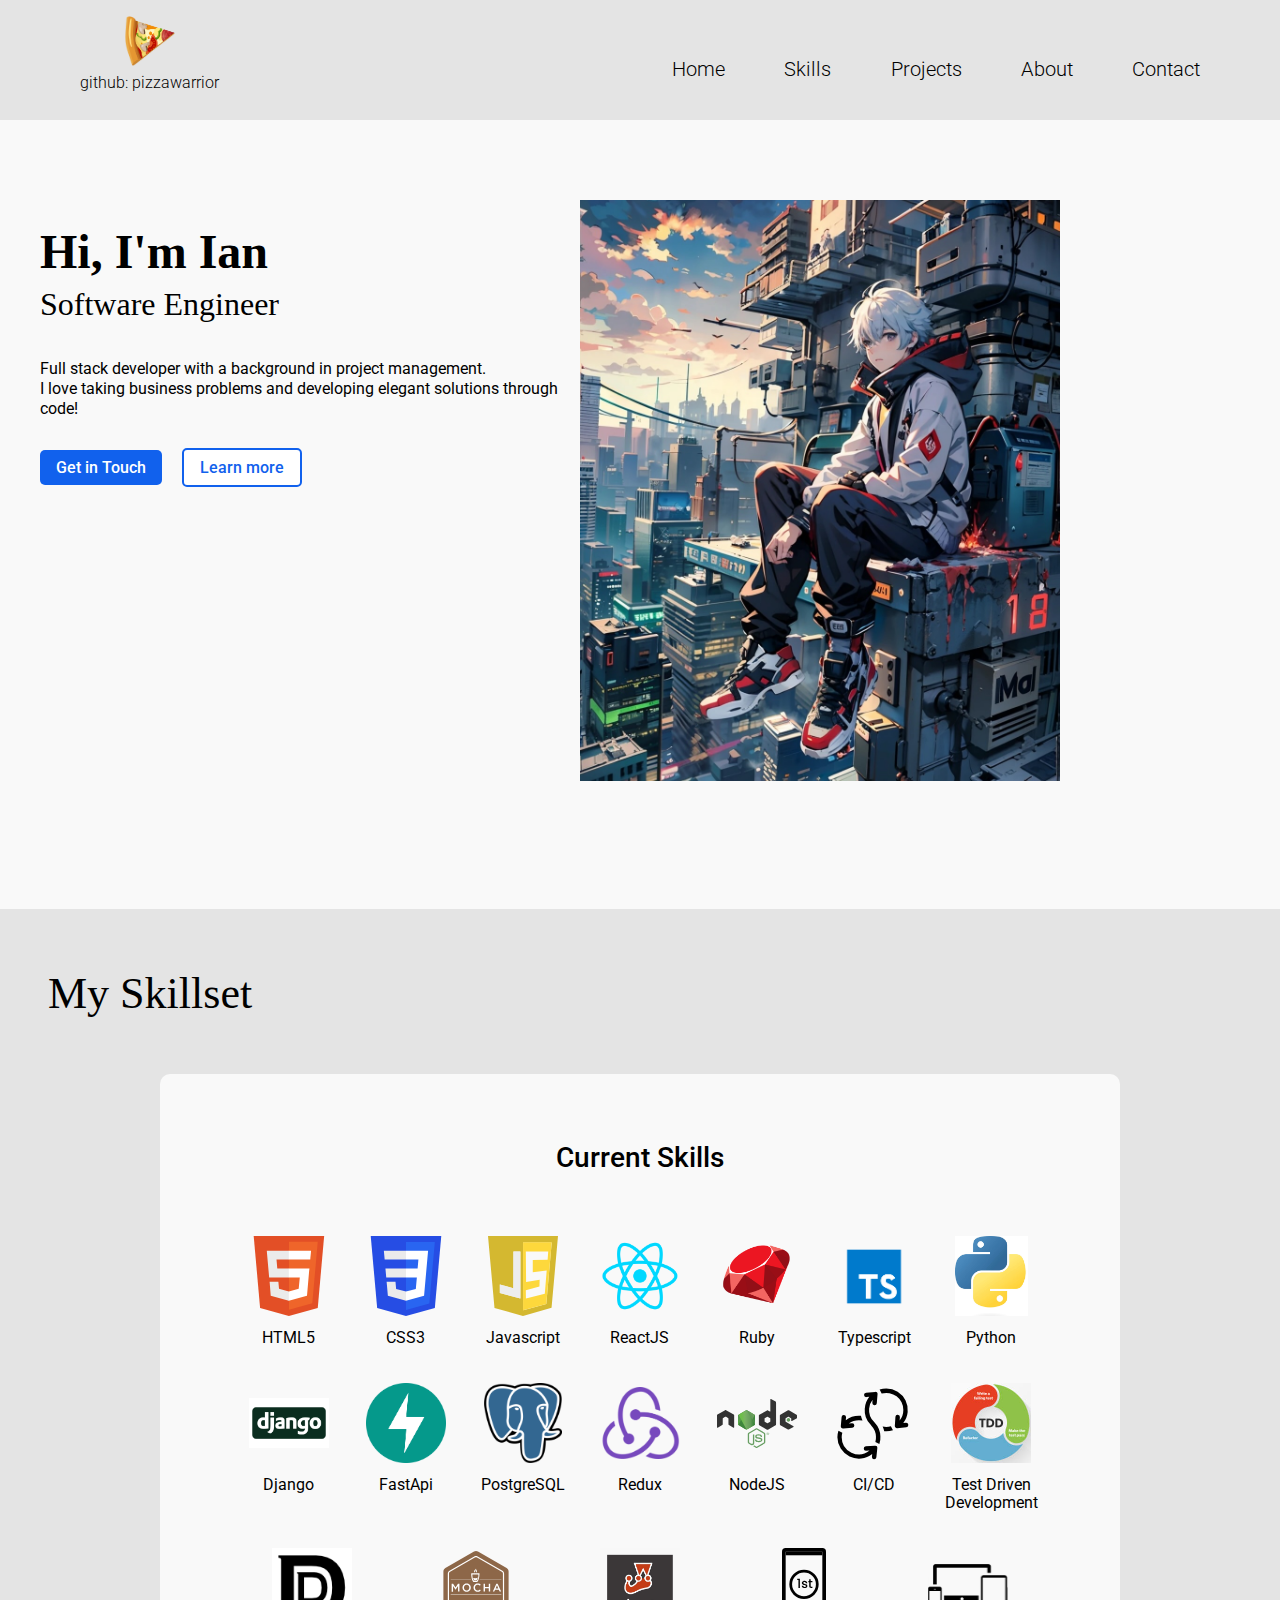
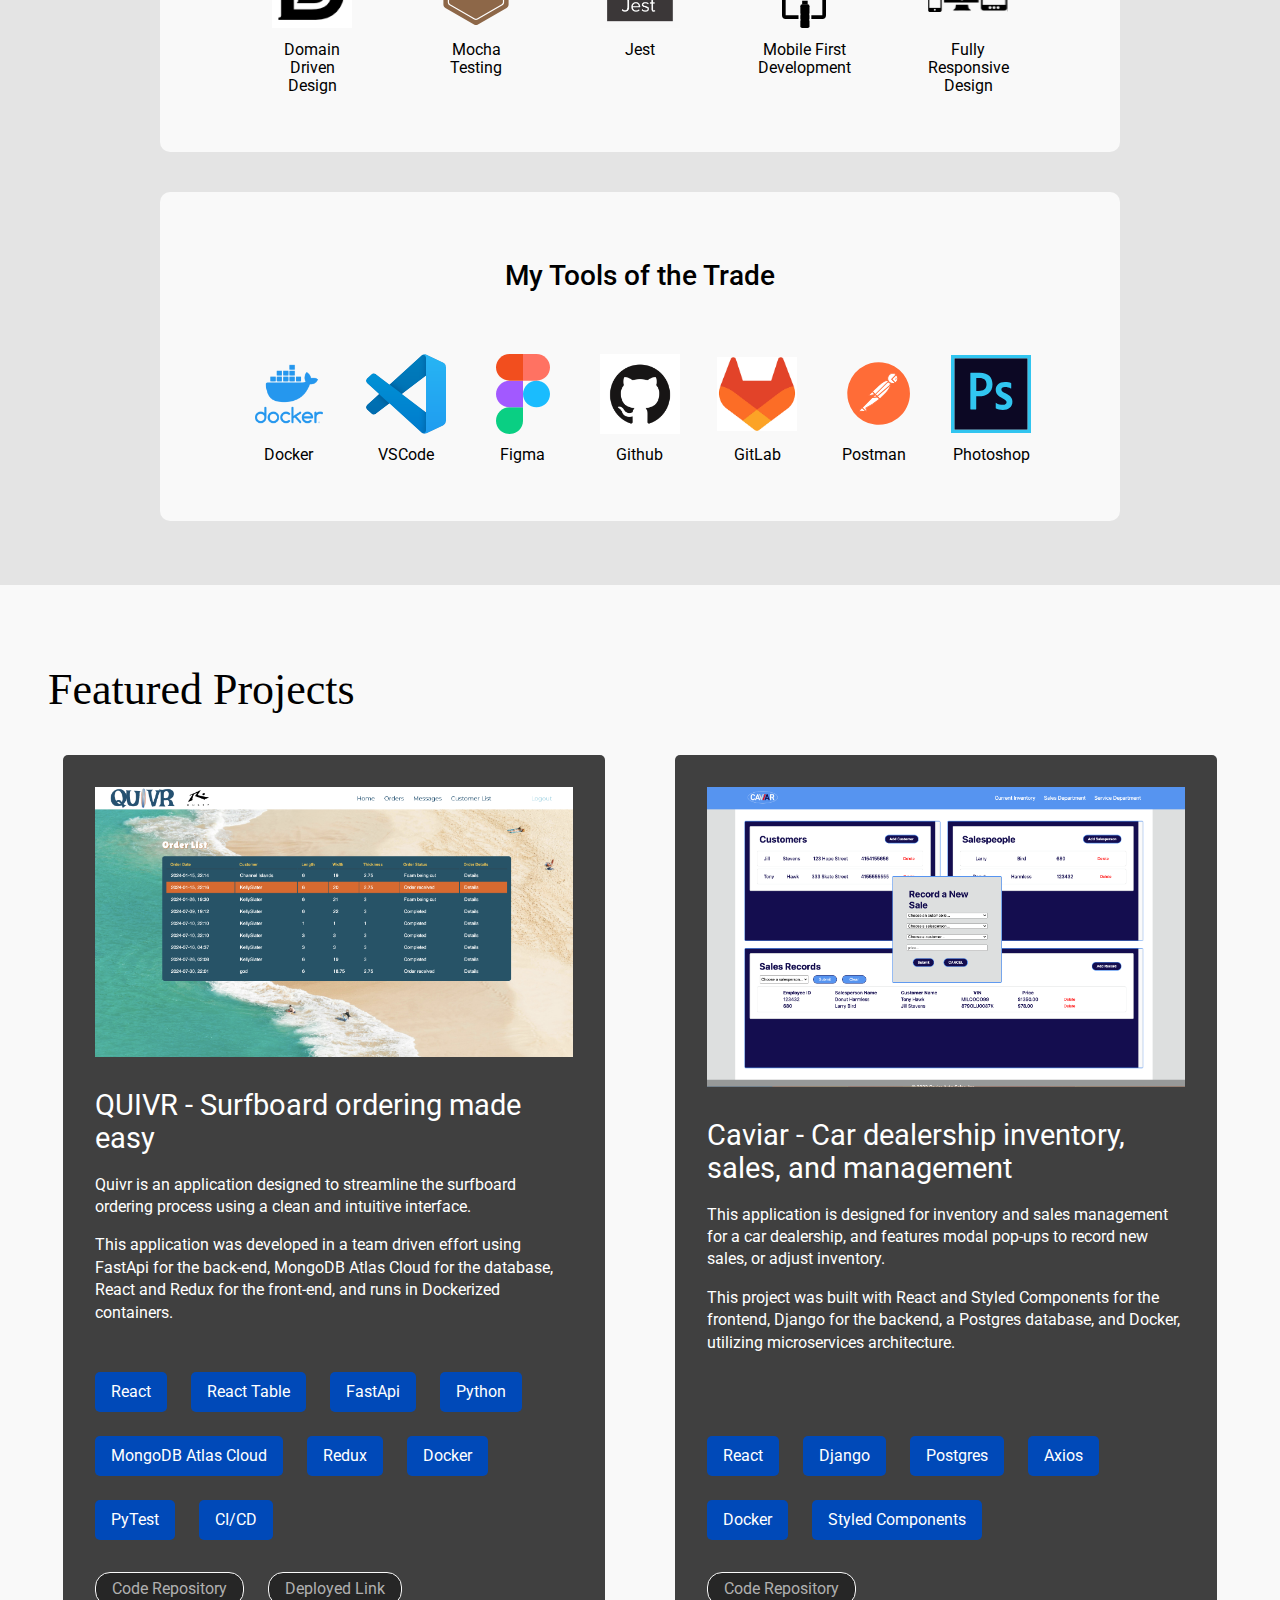
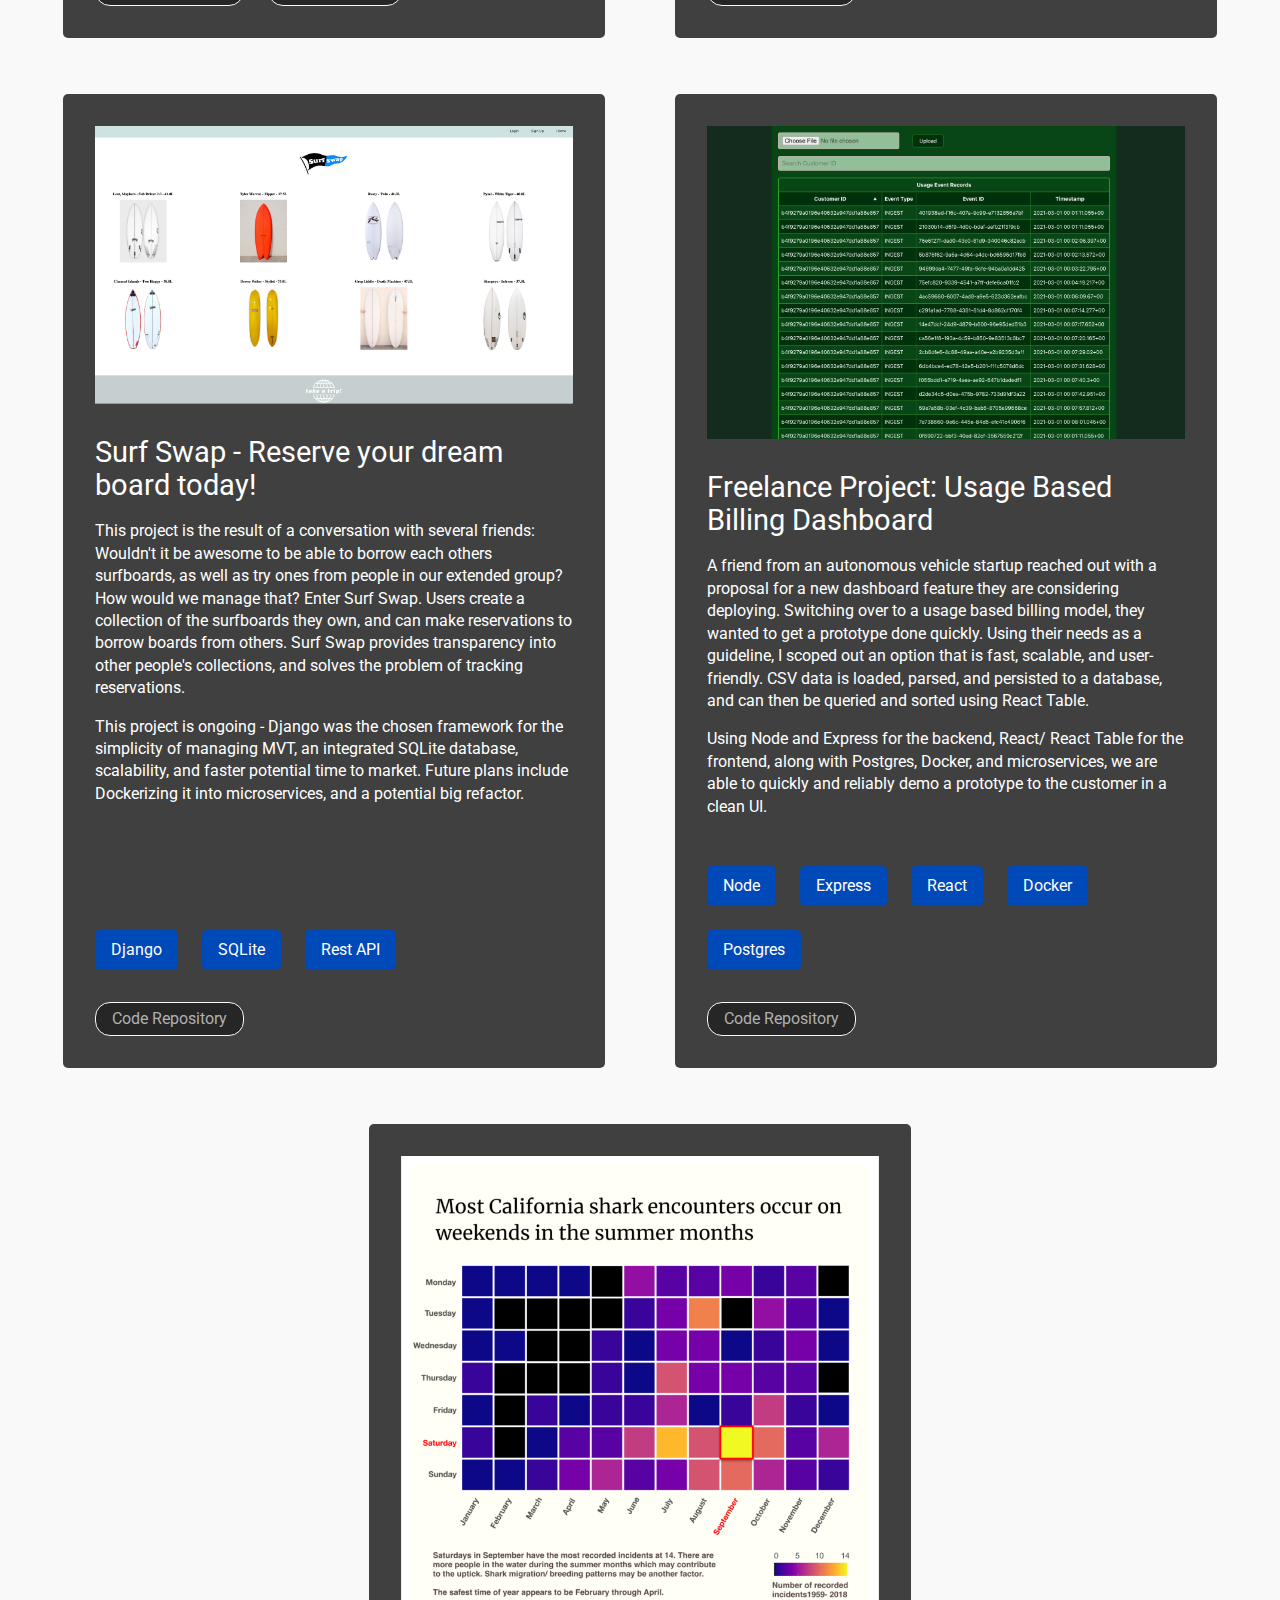
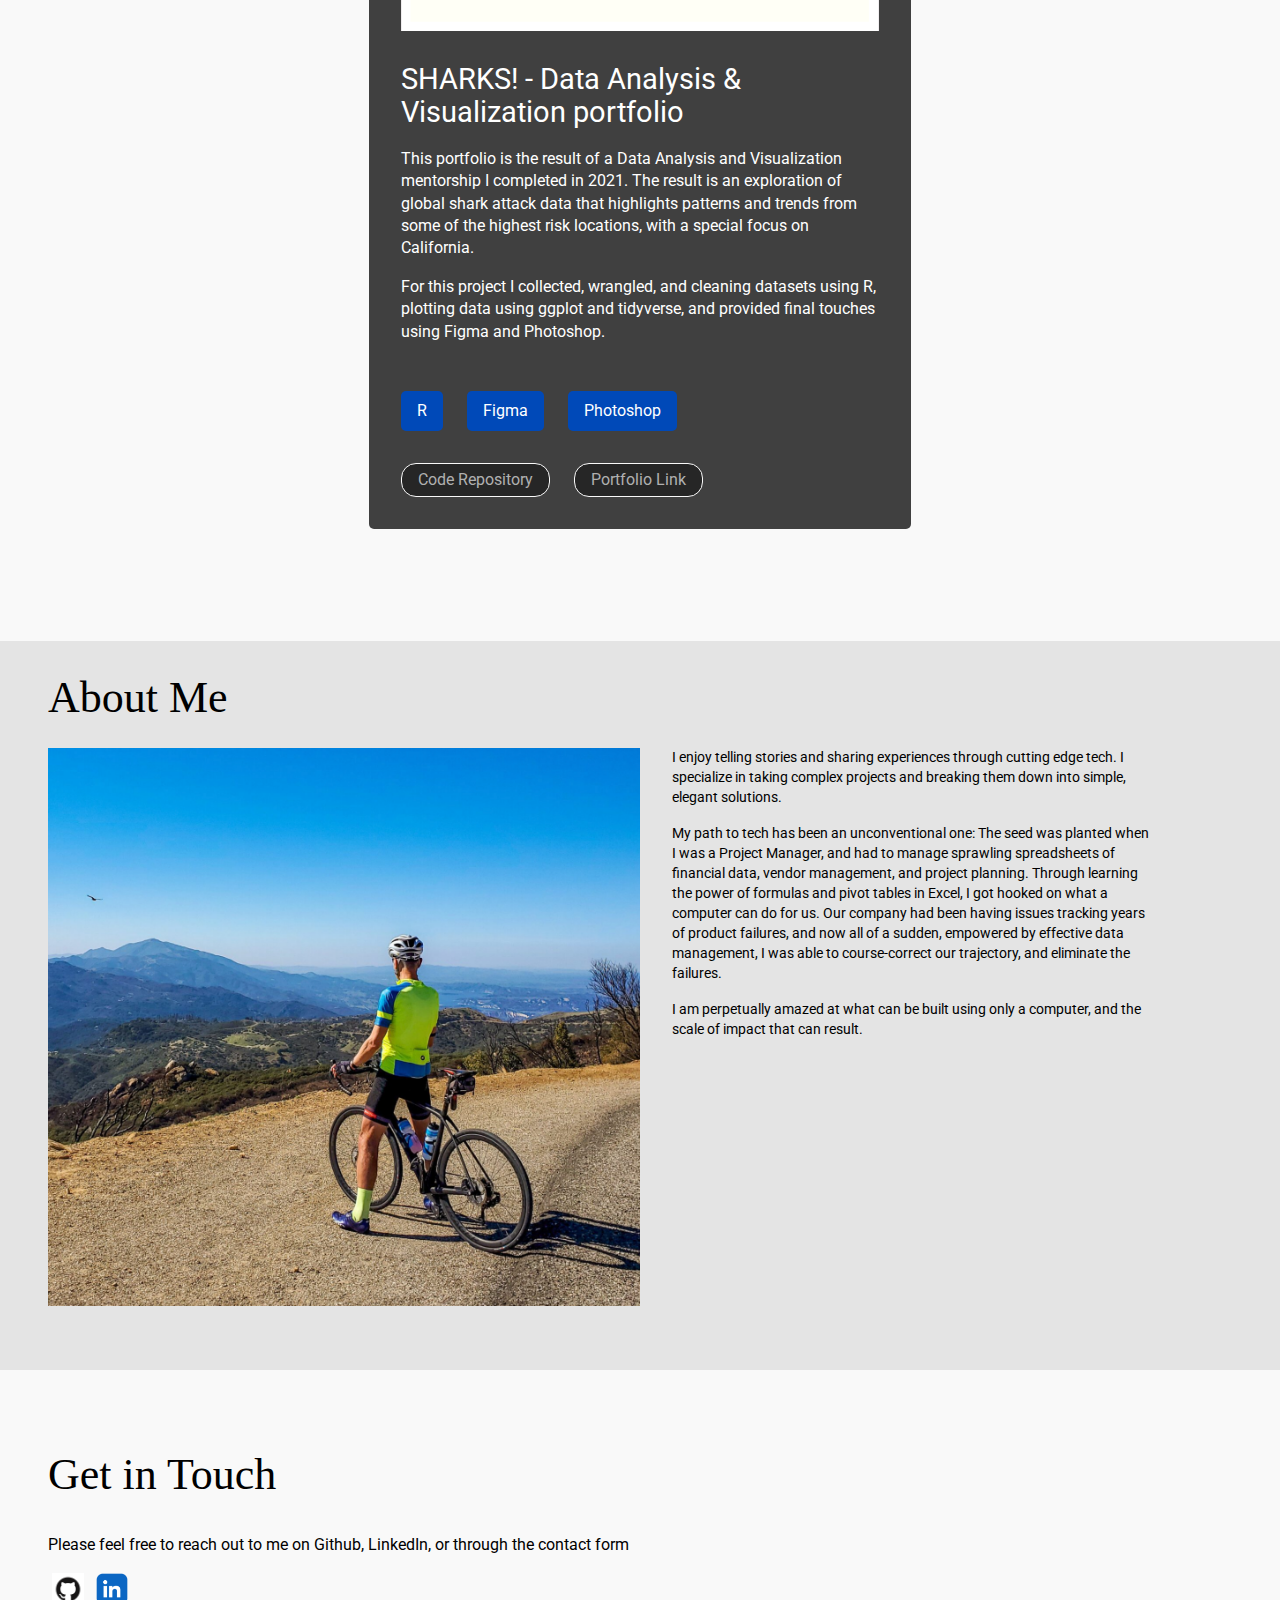
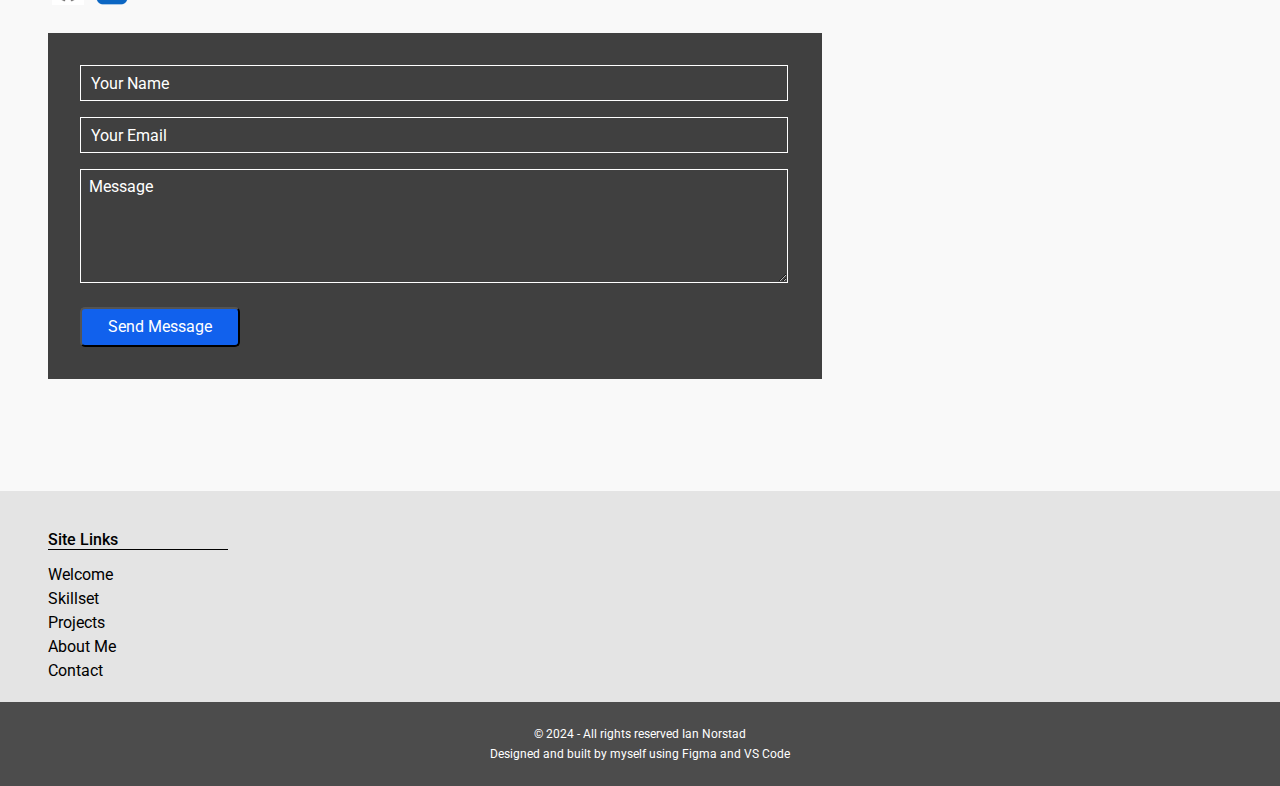
==== index.html @ 6d48c650 "updated language" ====
<!DOCTYPE html>
<html lang="en">
	<head>
		<!-- Google Tag Manager -->
		<script>
			(function(w,d,s,l,i){w[l]=w[l]||[];w[l].push({'gtm.start':
			new Date().getTime(),event:'gtm.js'});var f=d.getElementsByTagName(s)[0],
			j=d.createElement(s),dl=l!='dataLayer'?'&l='+l:'';j.async=true;j.src=
			'https://www.googletagmanager.com/gtm.js?id='+i+dl;f.parentNode.insertBefore(j,f);
			})(window,document,'script','dataLayer','GTM-MJR2T5NN');
		</script>
		<!-- End Google Tag Manager -->
		<meta charset="UTF-8" />
		<meta name="viewport" content="width=device-width, initial-scale=1.0" />
		<meta
			name="description"
			content="The home page of the portfolio website for Full Stack Developer, Ian Norstad.
      		It includes a list of skills, projects, details about myself and some links and a contact form to get in touch"
		/>
		<link rel="stylesheet" href="./styles/normalize.css" />
		<link rel="apple-touch-icon" sizes="180x180" href="/images/favicon/android-chrome-192x192.png">
		<link rel="icon" type="image/png" sizes="32x32" href="/images/favicon/favicon-32x32.png">
		<link rel="icon" type="image/png" sizes="16x16" href="/images/favicon/favicon-16x16.png">
		<link rel="manifest" href="/images/favicon/site.webmanifest">
		<link rel="stylesheet" href="./styles/index.css" />
		<link rel="preconnect" href="https://fonts.googleapis.com" />
		<link rel="preconnect" href="https://fonts.gstatic.com" crossorigin />
		<linkhref="https://fonts.googleapis.com/css2?family=Lora:wght@400;500;600;700&display=swap" rel="stylesheet">
		<link href="https://fonts.googleapis.com/css2?family=Roboto:ital,wght@0,100;0,300;0,400;0,500;0,700;0,900;1,100;1,300;1,400;1,500;1,700;1,900&display=swap" rel="stylesheet">

		<title>Ian Norstad's Portfolio</title>
	</head>

	<body>
		<!-- Google Tag Manager (noscript) -->
			<noscript><iframe src="https://www.googletagmanager.com/ns.html?id=GTM-MJR2T5NN"
			height="0" width="0" style="display:none;visibility:hidden"></iframe></noscript>
		<!-- End Google Tag Manager (noscript) -->
		<header id="welcome">
			<div class="brand">
				<a href="https://github.com/pizzawarrior"
				target="_blank"
				rel="noopener"
				>
					<img class="logo" src="./images/pizza.png" alt="Ian Builds Logo"/>
				</a>
				<h1>github: pizzawarrior</h1>
			</div>

			<input class="res-menu-input" type="checkbox" id="res-menu" />
			<label class="res-menu-label" for="res-menu">
				<img
					class="hamburger-icon"
					src="./images/icons/icon-hamburger.svg"
					alt="Hamburger mobile icon"
				/>

				<img
					class="close-icon"
					src="./images/icons/icon-close.svg"
					alt="Close mobile icon"
				/>
			</label>

			<nav>
				<img class="logo" src="./images/pizza.png" alt="Ian Builds Logo"/>

				<li><a href="#landing">Home</a></li>
				<li><a href="#skillset">Skills</a></li>
				<li><a href="#projects">Projects</a></li>
				<li><a href="#about">About</a></li>
				<li><a href="#contact">Contact</a></li>
			</nav>
		</header>

		<section class="landing">
			<div class="landing-intro">
				<h1>Hi, I'm Ian</h1>
				<h2>Software Engineer</h2>
					<p>Full stack developer with a background in project management.
						</br>
						I love taking business problems and developing elegant solutions through code!
					</p>

				<div class="landing-cta">
					<a class="button-cta" href="#contact">Get in Touch</a>
					<a class="button-cta button-secondary-cta" href="#skillset"
						>Learn more
					</a>
				</div>
			</div>

			<img
				class="landing-hero-image"
				src="./images/animeBuilding.jpg"
				alt="Scenic anime image"
			/>
		</section>

		<!-- MY SKILLSET SECTION -->
		<section class="skillset" id="skillset">
			<h2>My Skillset</h2>

			<div class="skillset-directory">
				<div class="skillset-subgroup">
					<h3>Current Skills</h3>
					<div class="skillset-card">
						<img src="./images/icons/HTML5_Badge.svg" alt="Html 5 Logo" />
						<p>HTML5</p>
					</div>

					<div class="skillset-card">
						<img src="./images/icons/CSS3_logo.svg" alt="CSS 3 Logo" />
						<p>CSS3</p>
					</div>

					<div class="skillset-card">
						<img src="./images/icons/javascript.svg" alt="Javascript Logo" />
						<p>Javascript</p>
					</div>

					<div class="skillset-card">
						<img src="./images/icons/React.png" alt="react Logo" />
						<p>ReactJS</p>
					</div>

					<div class="skillset-card">
						<img src="./images/icons/ruby.png" alt="Ruby Logo" />
						<p>Ruby</p>
					</div>

					<div class="skillset-card">
						<img src="./images/icons/Typescript.png" alt="Typescript Logo" />
						<p>Typescript</p>
					</div>

					<div class="skillset-card">
						<img src="./images/icons/Python-logo.jpg" alt="Python Logo" />
						<p>Python</p>
					</div>

					<div class="skillset-card">
						<img src="./images/icons/django-logo.jpg" alt="Django Logo" />
						<p>Django</p>
					</div>

					<div class="skillset-card">
						<img src="./images/icons/fastapi.png" alt="FastApi Logo" />
						<p>FastApi</p>
					</div>

					<div class="skillset-card">
						<img src="./images/icons/Postgresql.png" alt="PostgreSQL Logo" />
						<p>PostgreSQL</p>
					</div>

					<div class="skillset-card">
						<img src="./images/icons/Redux.png" alt="Redux Logo" />
						<p>Redux</p>
					</div>

					<div class="skillset-card">
						<img src="./images/icons/Node.js_logo.svg" alt="Node JS Logo" />
						<p>NodeJS</p>
					</div>

					<div class="skillset-card">
						<img
							src="./images/icons/ci-cd-svgrepo-com.svg"
							alt="CI-CD Logo"
						/>
						<p>CI/CD</p>
					</div>

					<div class="skillset-card">
						<img
							src="./images/icons/tdd.jpg"
							alt="Test Driven Development Logo"
						/>
						<p>Test Driven Development</p>
					</div>

					<div class="skillset-card">
						<img
							src="./images/icons/Domain-driven-design.png"
							alt="Domain Driven Design Logo"
						/>
						<p>Domain Driven Design</p>
					</div>

					<div class="skillset-card">
						<img
							src="./images/icons/mocha-logo.svg"
							alt="Mocha logo"
						/>
						<p>Mocha Testing</p>
					</div>

					<div class="skillset-card">
						<img src="./images/icons/Jest.jpg" alt="Jest Logo" />
						<p>Jest</p>
					</div>

					<div class="skillset-card">
						<img src="./images/icons/Mobile First.svg" alt="Mobile First Logo" />
						<p>Mobile First Development</p>
					</div>

					<div class="skillset-card">
						<img src="./images/icons/Responsive Design.svg" alt="Responsive Logo" />
						<p>Fully Responsive Design</p>
					</div>
				</div>

				<div class="skillset-subgroup">
					<h3>My Tools of the Trade</h3>

					<div class="skillset-card">
						<img src="./images/icons/Docker.png" alt="Docker Logo" />
						<p>Docker</p>
					</div>

					<div class="skillset-card">
						<img src="./images/icons/vscode.svg" alt="VSCode Logo" />
						<p>VSCode</p>
					</div>

					<div class="skillset-card">
						<img src="./images/icons/Figma-logo.svg" alt="Figma Logo" />
						<p>Figma</p>
					</div>

					<div class="skillset-card">
						<img src="./images/icons/GitHub.png" alt="Github Logo" />
						<p>Github</p>
					</div>

					<div class="skillset-card">
						<img src="./images/icons/Gitlab.png" alt="GitLab Logo" />
						<p>GitLab</p>
					</div>

					<div class="skillset-card">
						<img src="./images/icons/postman.svg" alt="Postman Logo" />
						<p>Postman</p>
					</div>

					<div class="skillset-card">
						<img src="./images/icons/Photoshop.svg" alt="Photoshop Logo" />
						<p>Photoshop</p>
					</div>
				</div>

		</section>

		<!-- PROJECTS SECTION -->
		<section class="projects" id="projects">
			<h2>Featured Projects</h2>

			<div class="project-directory">

				<!-- QUIVR Project -->
				<div class="project">
					<img
						class="project-snapshot"
						src="images/projects/QUIVR.png"
						alt="Screenshot of QUIVR"
					/>

					<div class="project-info">
						<div>
							<h3>QUIVR - Surfboard ordering made easy</h3>

							<p>
								Quivr is an application designed to streamline the surfboard ordering process using a clean and intuitive interface.
							</p>

							<p>
								This application was developed in a team driven effort using FastApi for the back-end, MongoDB Atlas Cloud for the database, React and Redux for the front-end, and runs in Dockerized containers.
							</p>
						</div>

						<div>
							<ul class="project-tech">
								<li>React</li>
								<li>React Table</li>
								<li>FastApi</li>
								<li>Python</li>
								<li>MongoDB Atlas Cloud</li>
								<li>Redux</li>
								<li>Docker</li>
								<li>PyTest</li>
								<li>CI/CD</li>
							</ul>

							<div class="project-links">
								<a class="button-repo"
									href="https://github.com/pizzawarrior/QUIVR-custom-surfboards"
									>
									Code Repository
								</a>
								<a class="button-repo" href="https://spidergrrljess.gitlab.io/module3-project-gamma/"
								>
									Deployed Link
								</a>
							</div>
						</div>
					</div>
				</div>

				<!-- CAVIAR -->
				<div class="project">
					<img
						class="project-snapshot"
						src="images/projects/Caviar.png"
						alt="Screenshot of Caviar"
					/>

					<div class="project-info">
						<div>
							<h3>Caviar - Car dealership inventory, sales, and management</h3>

							<p>
								This application is designed for inventory and sales management for a car dealership, and features modal pop-ups to record new sales, or adjust inventory.
							</p>
							<p>
								This project was built with React and Styled Components for the frontend, Django for the backend, a Postgres database, and Docker, utilizing microservices architecture.
							</p>
						</div>

						<div>
							<ul class="project-tech">
								<li>React</li>
								<li>Django</li>
								<li>Postgres</li>
								<li>Axios</li>
								<li>Docker</li>
								<li>Styled Components</li>
							</ul>

							<div class="project-links">
								<a class="button-repo"
								href="https://github.com/pizzawarrior/CAVIAR-Auto-Sales"
								>
								Code Repository
							</a>
							</div>
						</div>
					</div>
				</div>

				<!-- Surf Swap-->
				<div class="project">
					<img
						class="project-snapshot"
						src="images/projects/SurfSwap.png"
						alt="Screenshot of Surf Swap"
					/>

					<div class="project-info">
						<div>
							<h3>Surf Swap - Reserve your dream board today!</h3>

							<p>
								This project is the result of a conversation with several friends: Wouldn't it be awesome to be able to borrow each others surfboards, as well as try ones from people in our extended group? How would we manage that? Enter Surf Swap. Users create a collection of the surfboards they own, and can make reservations to borrow boards from others. Surf Swap provides transparency into other people's collections, and solves the problem of tracking reservations.
							</p>
							<p>
								This project is ongoing - Django was the chosen framework for the simplicity of managing MVT, an integrated SQLite database, scalability, and faster potential time to market. Future plans include Dockerizing it into microservices, and a potential big refactor.
							</p>
						</div>

						<div>
							<ul class="project-tech">
								<li>Django</li>
								<li>SQLite</li>
								<li>Rest API</li>
							</ul>

							<div class="project-links">
								<a class="button-repo"
								href="https://github.com/pizzawarrior/Surf-Swap"
								>
								Code Repository
							</a>
							</div>
						</div>
					</div>
				</div>

				<!-- Usage Based Billing -->
				<div class="project">
					<img
						class="project-snapshot"
						src="images/projects/UsageBillingCsvReader.png"
						alt="Screenshot of Usage Based Billing"
					/>

					<div class="project-info">
						<div>
							<h3>Freelance Project: Usage Based Billing Dashboard</h3>

							<p>
								A friend from an autonomous vehicle startup reached out with a proposal for a new dashboard feature they are considering deploying. Switching over to a usage based billing model, they wanted to get a prototype done quickly. Using their needs as a guideline, I scoped out an option that is fast, scalable, and user-friendly. CSV data is loaded, parsed, and persisted to a database, and can then be queried and sorted using React Table.
							</p>
							<p>
								Using Node and Express for the backend, React/ React Table for the frontend, along with Postgres, Docker, and microservices, we are able to quickly and reliably demo a prototype to the customer in a clean UI.
							</p>
						</div>

						<div>
							<ul class="project-tech">
								<li>Node</li>
								<li>Express</li>
								<li>React</li>
								<li>Docker</li>
								<li>Postgres</li>
							</ul>

							<div class="project-links">
								<a class="button-repo"
								href="https://github.com/pizzawarrior/Node-CSV-Reader"
								>
								Code Repository
							</a>
							</div>
						</div>
					</div>
				</div>

				<!-- SHARKS-->
				<div class="project">
					<img
						class="project-snapshot"
						src="images/projects/SHARKS.png"
						alt="Screenshot of SHARKS data visualization"
					/>

					<div class="project-info">
						<div>
							<h3>SHARKS! - Data Analysis & Visualization portfolio </h3>

							<p>
								This portfolio is the result of a Data Analysis and Visualization mentorship I completed in 2021. The result is an exploration of global shark attack data that highlights patterns and trends from some of the highest risk locations, with a special focus on California.</a>
							</p>
							<p>
								For this project I collected, wrangled, and cleaning datasets using R, plotting data using ggplot and tidyverse, and provided final touches using Figma and Photoshop.
							</p>
						</div>

						<div>
							<ul class="project-tech">
								<li>R</li>
								<li>Figma</li>
								<li>Photoshop</li>
							</ul>

							<div class="project-links">
								<a class="button-repo"
									href="https://github.com/pizzawarrior/SHARKS"
									>
									Code Repository
								</a>

								<a class="button-repo"
								href="https://www.iannorstad.com/sharks"
								>
								Portfolio Link
							</a>
							</div>
						</div>
					</div>
				</div>
			</div>
		</section>

		<!-- ABOUT SECTION -->
		<section class="about" id="about">
			<h2>About Me</h2>
			<div class="about-content">
				<img
					class="about-img"
					src="images/overlook.png"
					alt="Image of me in Tuscany"
				/>
				<div class="about-info">
					<p>
						I enjoy telling stories and sharing experiences through cutting edge tech. I specialize in taking complex projects and breaking them down into simple, elegant solutions.
					</p>
					<p>
						My path to tech has been an unconventional one: The seed was planted when I was a Project Manager, and had to manage sprawling spreadsheets of financial data, vendor management, and project planning. Through learning the power of formulas and pivot tables in Excel, I got hooked on what a computer can do for us. Our company had been having issues tracking years of product failures, and now all of a sudden, empowered by effective data management, I was able to course-correct our trajectory, and eliminate the failures.
					<p>
						I am perpetually amazed at what can be built using only a computer, and the scale of impact that can result.
					</p>
				</div>
			</div>
		</section>

		<!-- CONTACT SECTION -->
		<section class="contact" id="contact">
			<h2>Get in Touch</h2>
			<div class="contact-info">
				<p>
					Please feel free to reach out to me on Github, LinkedIn, or through the contact form
				</p>

				<ul class="contact-social">
					<li>
						<a
							href="https://github.com/pizzawarrior/"
							target="_blank"
							aria-label="Github"
							rel="noopener"
						>
							<img
								class="contact-social-icon"
								src="images/icons/GitHub.png"
								alt="Github logo"
							/>
						</a>
					</li>
					<li>
						<a
							href="https://www.linkedin.com/in/ian-norstad/"
							target="_blank"
							aria-label="LinkedIn"
							rel="noopener"
						>
							<img
								class="contact-social-icon"
								src="images/icons/linkedin.png"
								alt="linkedin logo"
							/>
						</a>
					</li>
				</ul>
			</div>

			<form class="contact-form" method="POST" netlify>
				<input type="text" name="name" placeholder="Your Name" required />
				<input type="email" name="email" placeholder="Your Email" required />
				<textarea name="message" placeholder="Message"></textarea>
				<button class="button-cta" type="submit">Send Message</button>
			</form>
		</section>

		<!-- FOOTER SECTION -->
		<footer>
			<ul class="site-links">
				<p>Site Links</p>
				<li><a href="#welcome">Welcome</a></li>
				<li><a href="#skillset">Skillset</a></li>
				<li><a href="#projects">Projects</a></li>
				<li><a href="#about">About Me</a></li>
				<li><a href="#contact">Contact</a></li>
			</ul>
		</footer>
		<!-- ATTRIBUTION SECTION -->
		<div class="attribution">
			<p>© 2024 - All rights reserved Ian Norstad</p>
			<p>Designed and built by myself using Figma and VS Code</p>
		</div>
		<script src="scripts/index.js"></script>
	</body>
</html>
---- styles/index.css ----
/* Global styling across Page sections */
body {
  font-family: "Roboto", sans-serif;
  background-color: #f9f9f9;
}

section,
header,
footer {
  padding: 1rem;
}
@media (min-width: 376px) {
  section,
header,
footer {
    padding: 1rem clamp(1rem, 100% - 375px, 2.5rem);
  }
}
@media (min-width: 1024px) {
  section,
header,
footer {
    padding: 1rem 5rem;
  }
}

section {
  margin-bottom: 3em;
}
@media (min-width: 480px) {
  section {
    padding-bottom: 2.5rem;
  }
}
@media (min-width: 600px) {
  section {
    padding: 1rem 3rem 3.5rem 3rem;
  }
}
@media (min-width: 1024px) {
  section {
    padding-bottom: 4rem;
  }
}
@media (min-width: 1440px) {
  section {
    padding: 1rem 6.5rem 4rem;
  }
}

h1 {
  font-family: "Lora", serif;
  font-weight: 600;
}

h2 {
  font-size: 2rem;
  font-weight: 500;
  font-family: "Lora", serif;
  color: #000;
  margin: 1rem 0 1.5rem;
}
@media (min-width: 376px) {
  h2 {
    font-size: clamp(2rem, 8vw, 2.75rem);
  }
}

h3 {
  font-size: 1.5rem;
  font-weight: 500;
  color: #000;
}
@media (min-width: 376px) {
  h3 {
    font-size: clamp(1.5rem, 8vw, 2rem);
  }
}

ul {
  padding: 0;
}

li {
  list-style-type: none;
}

a {
  text-decoration: none;
}

.button-cta {
  width: 10rem;
  height: 2.5rem;
  font-size: 1rem;
  border-radius: 5px;
  background-color: #1161ed;
  color: #fff;
  cursor: pointer;
}

.button-secondary-cta {
  background-color: #fff;
  border: 2px solid #1161ed;
  color: #1161ed;
}

.button-repo {
  font-size: 1rem;
  padding: 0.5rem 1rem;
  line-height: 1rem;
  border-radius: 15px;
  background-color: #262626;
  color: #7c7d7d;
  cursor: pointer;
  text-decoration: none;
  border: solid 1px #f9f9f9;

}

header {
  display: flex;
  flex-direction: row;
  justify-content: flex-start;
  align-items: center;
  background-color: #e4e4e4;
}
header .hamburger-icon {
  width: 1.5em;
  height: 1em;
}
header .close-icon {
  display: none;
}
header .brand {
  display: flex;
  flex-direction: column;
  align-items: center;
}
header .brand .logo {
  width: 25px;
  height: 25px;
}
@media (min-width: 376px) {
  header .brand .logo {
    width: clamp(25px, 9vw, 50px);
    height: clamp(25px, 9vw, 50px);
  }
}
header .brand h1 {
  font-family: "Roboto", sans-serif;
  margin-top: 0.25rem;
  font-weight: 300;
  font-size: 1rem;
}
header nav {
  font-family: "Roboto", sans-serif;
  font-weight: 300;
  font-style: normal;
  display: none;
  position: absolute;
  width: calc(100% + 1em);
  height: 18rem;
  box-sizing: border-box;
  background-color: #e4e4e4;
  color: #000;
  left: -1em;
  top: -11px;
  padding-left: 2.5em;
  padding-top: 5em;
}
@media (min-width: 600px) {
  header nav {
    display: flex;
    justify-content: space-between;
    width: 24rem;
    transform: translateX(25%);
    height: unset;
    background-color: unset;
    left: 6rem;
    top: 2.25em;
    padding: 0;
  }
}
@media (min-width: 768px) {
  header nav {
    position: unset;
    flex-direction: row;
    width: 65%;
    justify-content: space-between;
    transform: unset;
    margin-top: 1.25rem;
  }
}
@media (min-width: 1024px) {
  header nav {
    width: 50%;
  }
}
@media (min-width: 1440px) {
  header nav {
    width: 35%;
  }
}
header nav li {
  margin-bottom: 1em;
}
@media (min-width: 600px) {
  header nav li {
    margin: 0.5em;
    text-transform: none;
    font-size: 1rem;
  }
}
@media (min-width: 1024px) {
  header nav li {
    margin: 0;
    margin-left: 2em;
  }
}
header nav li a {
  color: black;
  /* font-weight: 500; */
  font-size: 1.25rem;
}
header nav li a:hover {
  border-bottom: 3px solid #1161ed;
}
header nav img {
  height: 25px;
  width: 25px;
  position: absolute;
  top: 1.7em;
  left: 2em;
}
@media (min-width: 600px) {
  header nav img {
    display: none;
  }
}

.res-menu-input {
  opacity: 0;
  z-index: 1;
}
.res-menu-input:checked ~ nav {
  display: block;
}
.res-menu-input:checked ~ label .hamburger-icon {
  display: none;
}
.res-menu-input:checked ~ label .close-icon {
  display: block;
}
.res-menu-close-icon {
  display: none;
}
.res-menu-label {
  position: relative;
  margin-left: auto;
  cursor: pointer;
  z-index: 2;
}
.res-menu-label img {
  position: absolute;
  top: 0;
  left: -1em;
}
@media (min-width: 600px) {
  .res-menu-label img {
    display: none;
  }
}

.landing {
  display: flex;
  flex-direction: column;
  padding-top: 2rem;
}
@media (min-width: 1024px) {
  .landing {
    flex-direction: row;
  }
}
@media (min-width: 1024px) {
  .landing {
    padding: 5rem 2.5rem;
  }
}
@media (min-width: 1440px) {
  .landing {
    justify-content: space-around;
  }
}
@media (min-width: 1920px) {
  .landing {
    gap: 22em;
  }
}
.landing-intro {
  color: #000;
  margin-bottom: 2rem;
}
@media (min-width: 768px) {
  .landing-intro {
    margin-top: 1.5em;
  }
}
@media (min-width: 1440px) {
  .landing-intro {
    padding-right: 2rem;
  }
}
.landing-intro h1 {
  font-size: 3.5rem;
  margin: 0 0 0.15em;
}
@media (min-width: 376px) {
  .landing-intro h1 {
    font-size: clamp(2.5rem, 10vw, 3.75rem);
  }
}
@media (min-width: 1024px) {
  .landing-intro h1 {
    font-size: 3rem;
  }
}
.landing-intro h2 {
  font-size: 1.4rem;
  font-weight: 500;
  margin: 0 0 1.15em;
}
@media (min-width: 376px) {
  .landing-intro h2 {
    font-size: clamp(1.25rem, 10vw, 2rem);
    border: 2px red;
  }
}
.landing-intro p {
  font-size: 1rem;
  line-height: 1.25rem;
  max-width: 60ch;
}
@media (min-width: 1920px) {
  .landing-intro p {
    line-height: 1.5rem;
  }
}
.landing-cta {
  margin: 2.5rem 0 2rem;
  font-weight: 500;
}
.landing-cta a {
  padding: 0.5rem 1rem;
}
.landing-cta a:first-child {
  margin-right: 1rem;
}
.landing-hero-image {
  width: 75%;
  object-fit: contain;
}
@media (min-width: 768px) {
  .landing-hero-image {
    width: 90%;
    align-self: center;
  }
}
@media (min-width: 1024px) {
  .landing-hero-image {
    width: 40%;
  }
}
@media (min-width: 1440px) {
  .landing-hero-image {
    width: 40%;
  }
}
@media (min-width: 1920px) {
  .landing-hero-image {
    width: 40%;
  }
}

/* Project-directory styling */
.project-directory {
  display: flex;
  flex-direction: column;
  justify-content: space-around;
  gap: 1.5rem;
}
@media (min-width: 768px) {
  .project-directory {
    flex-direction: row;
    flex-wrap: wrap;
    gap: 2.5rem;
  }
}
@media (min-width: 1440px) {
  .project-directory {
    gap: 4rem;
  }
}

/* Project (individual item) styling */
.project {
  display: flex;
  flex-direction: column;
  margin-top: 1rem;
  padding-bottom: 1rem;
  background-color: #404040;
  border-radius: 5px;
  width: 100%;
}
@media (min-width: 768px) {
  .project {
    max-width: 47%;
  }
}
@media (min-width: 1024px) {
  .project {
    max-width: 43%;
    padding: 1rem;
  }
}
@media (min-width: 1440px) {
  .project {
    max-width: 34%;
  }
}
@media (min-width: 1920px) {
  .project {
    max-width: 28%;
  }
}
.project-snapshot {
  padding: 1rem;
  object-fit: cover;
  max-height: 30rem;
}
.project-info {
  padding: 1rem;
  color: #fff;
  display: flex;
  flex-direction: column;
  justify-content: space-between;
  height: 100%;
}
.project-info h3 {
  font-size: 1.8rem;
  font-weight: 400;
  margin: 0 0 0.75rem;
  color: #fff;
}
@media (min-width: 480px) {
  .project-info h3 {
    margin: 0 0 1.15rem;
  }
}
.project-info p {
  font-size: 0.9rem;
  line-height: 1.4rem;
}
@media (min-width: 480px) {
  .project-info p {
    font-size: 1rem;
  }
}
.project-info a {
  color: #1161ed;
  text-decoration: underline;
}
.project-tech {
  margin: 1.75rem 0;
  display: flex;
  flex-direction: row;
  flex-wrap: wrap;
  justify-content: flex-start;
  gap: 1.5rem;
}
@media (min-width: 480px) {
  .project-tech {
    margin: 2rem 0;
  }
}
.project-tech li {
  font-size: 0.8rem;
  background-color: #0049b8;
  color: #fff;
  padding: 0.5rem 1rem;
  line-height: 1rem;
  border-radius: 5px;
}
@media (min-width: 480px) {
  .project-tech li {
    font-size: 1rem;
    padding: 0.75rem 1rem;
  }
}
.project-links {
  font-size: 0.85rem;
  margin-top: 1.5rem;
  display: flex;
  flex-direction: row;
  flex-wrap: wrap;
  gap: 1.5rem;
  justify-content: flex-start;
}
@media (min-width: 480px) {
  .project-links {
    font-size: 1rem;
  }
}
.project-links a {
  color: #b0b0b0;
  text-decoration: none;
}

.skillset {
  background-color: #e4e4e4;
}
@media (min-width: 768px) {
  .skillset h2 {
    margin: 1em 0 1.25em;
  }
}
.skillset-directory {
  display: flex;
  flex-direction: column;
  flex-wrap: wrap;
  justify-content: space-around;
  gap: 2.5rem;
}
@media (min-width: 376px) {
  .skillset-directory {
    gap: 1rem;
  }
}
@media (min-width: 480px) {
  .skillset-directory {
    gap: 1.75rem;
  }
}
@media (min-width: 768px) {
  .skillset-directory {
    flex-direction: row;
    gap: 2.5rem;
  }
}
@media (min-width: 1440px) {
  .skillset-directory {
    row-gap: 4rem;
  }
}
.skillset-directory h3 {
  font-family: "Roboto", sans-serif;
  font-weight: 300;
  width: 100%;
  font-size: 1.75rem;
  height: 2rem;
  font-weight: 500;
  text-align: center;
  margin-bottom: 0.75rem;
}
.skillset-directory {
  display: flex;
  flex-direction: column;
  align-items: center;
}
.skillset-subgroup {
  flex: 1;
  background-color: #f9f9f9;
  display: flex;
  flex-direction: row;
  justify-content: space-around;
  flex-wrap: wrap;
  row-gap: 1rem;
  border-radius: 10px;
  padding: 2.5em 2em;
}
@media (min-width: 1024px) {
  .skillset-subgroup h3 {
    margin-bottom: 1.5em;
  }
}
@media (min-width: 1024px) {
  .skillset-subgroup {
    padding: 2.5em 5em;
    gap: 1.25em;
    max-width: 800px;
  }
}
.skillset-card {
  flex-basis: 6rem;
  text-align: center;
}
.skillset-card img {
  height: 5rem;
  width: 5rem;
  object-fit: contain;
}

.skillset-card .dark-bg {
  padding: 0.25rem;
  background-color: #404040;
}
.skillset-card p {
  margin: 0.5rem 0 1rem;
  font-size: 0.9rem;
  overflow-wrap: normal;
}
@media (min-width: 480px) {
  .skillset-card p {
    font-size: 1rem;
  }
}

.about {
  display: flex;
  flex-direction: column;
  align-items: center;
  background-color: #e4e4e4;
}
.about h2 {
  align-self: flex-start;
}
.about-content {
  display: flex;
  flex-direction: column;
  align-items: center;
}
@media (min-width: 768px) {
  .about-content {
    flex-direction: row;
    align-items: flex-start;
    gap: 2rem;
  }
}
@media (min-width: 1440px) {
  .about-content {
    gap: 4rem;
  }
}
.about-img {
  width: 100%;
  object-fit: cover;
}
@media (min-width: 480px) {
  .about-img {
    width: 100%;
  }
}
@media (min-width: 768px) {
  .about-img {
    width: 50%;
  }
}
@media (min-width: 1920px) {
  .about-img {
    width: 35%;
  }
}
.about-info {
  margin-top: 1.25rem;
}
@media (min-width: 480px) {
  .about-info {
    max-width: 100%;
  }
}
@media (min-width: 768px) {
  .about-info {
    margin-top: 0;
  }
}
.about-info p {
  margin: 1rem 0;
  max-width: 60ch;
  font-size: 0.9rem;
  line-height: 1.25rem;
}
@media (min-width: 1440px) {
  .about-info p {
    font-size: 1rem;
    line-height: 1.5rem;
  }
}
@media (min-width: 1920px) {
  .about-info p {
    font-size: 1rem;
  }
}
@media (min-width: 768px) {
  .about-info p:first-child {
    margin-top: 0;
  }
}

.developer-bio h3 {
  text-align: center;
  font-family: "Lora", serif;
  margin-top: 1.5rem;
  font-size: 1rem;
  font-weight: 400;
  color: #1161ed;
  text-decoration: underline;
  cursor: pointer;
}
@media (min-width: 1440px) {
  .developer-bio h3 {
    font-size: 1.15rem;
  }
}
.developer-bio.active > div {
  display: inline-block;
}
.developer-bio-text {
  display: none;
  padding: 2rem 1rem;
  color: #fff;
  background-color: #404040;
  width: 100%;
}
.developer-bio-text p {
  font-size: 0.8rem;
}
@media (min-width: 1440px) {
  .developer-bio-text p {
    font-size: 1rem;
  }
}
.developer-bio-text a {
  color: #1161ed;
  text-decoration: underline;
}

  /* Social Media and Professional Links Styling */
.contact {
  display: flex;
  flex-direction: row;
  justify-content: flex-start;
  flex-wrap: wrap;
}
@media (min-width: 1440px) {
  .contact {
    gap: 2rem;
  }
}
@media (min-width: 768px) {
  .contact {
    align-items: center;
  }
}
.contact h2 {
  flex-basis: 100%;
  margin-bottom: 1rem;
}
@media (min-width: 1440px) {
  .contact-info {
    max-width: 40%;
    margin-bottom: 14em;
  }
}
@media (min-width: 768px) {
  .contact-info {
    max-width: 80%;
  }
}
.contact-info p {
  max-width: 65ch;
  font-size: 0.9rem;
  line-height: 1.5rem;
}
@media (min-width: 600px) {
  .contact-info p {
    font-size: 1rem;
  }
}
@media (min-width: 1440px) {
  .contact-info p {
    margin-top: 0;
  }
}
.contact-info p:not(:first-child) {
  margin-top: 0;
}
.contact-social {
  margin: 0.5rem 0 1rem;
  padding: 0;
  display: flex;
  flex-direction: row;
  align-items: center;
  gap: 0.75rem;
}
.contact-social li {
  width: 1.5em;
  margin: 0 0.25rem 0.5em;
}
.contact-social-icon {
  width: 2rem;
}

.contact-form {
  background-color: #404040;
  padding: 1.25rem;
  font-size: 0.8rem;
}
@media (min-width: 768px) {
  .contact-form {
    max-width: 75%;
  }
}
@media (min-width: 1024px) {
  .contact-form {
    padding: 2rem;
    max-width: 60%;
  }
}
@media (min-width: 1440px) {
  .contact-form {
    max-width: 45%;
  }
}
.contact-form input {
  width: calc(100% - 8px);
  height: 2rem;
  margin-bottom: 1rem;
  background-color: #404040;
  border: 1px solid #fff;
  color: #fff;
  text-indent: 0.5rem;
}
@media (min-width: 480px) {
  .contact-form input {
    font-size: 1rem;
  }
}
.contact-form textarea {
  width: calc(100% - 1.25rem);
  height: 6rem;
  margin-bottom: 1.25rem;
  padding: 0.5rem;
  background-color: #404040;
  border: 1px solid #fff;
  color: #fff;
}
@media (min-width: 480px) {
  .contact-form textarea {
    font-size: 1rem;
  }
}
.contact-form button {
  padding: 0;
  cursor: pointer;
}
.contact-form ::placeholder {
  color: #fff;
  opacity: 1;
}

footer {
  display: flex;
  flex-direction: row;
  flex-wrap: wrap;
  margin: 1.5rem 0 0;
  padding-top: 2rem;
  position: relative;
  background-color: #e4e4e4;
}
@media (min-width: 600px) {
  footer {
    padding: 2.5rem 3rem 0 3rem;
  }
}
@media (min-width: 1024px) {
  footer {
    padding: 2.5rem 3rem 0 3rem;
  }
}
@media (min-width: 1440px) {
  footer {
    padding: 2.5rem 6.5rem 0 6.5rem;
  }
}
footer .brand {
  display: flex;
  flex-direction: column;
  align-items: center;
}
footer .brand img {
  width: 4rem;
  height: 4rem;
}
footer .site-links {
  margin-top: 0;
  flex-basis: 25%;
}
footer .site-links p {
  width: 20ch;
  margin-top: 0;
  font-weight: 500;
  border-bottom: 1px solid #000;
}
footer .site-links li {
  height: 1.5rem;
}
footer .site-links li a {
  color: #000;
}
footer .site-links li a:hover {
  font-weight: 700;
}
footer .footer-social {
  position: absolute;
  left: 50%;
  display: flex;
  flex-direction: column;
  gap: 1rem;
}
footer .footer-social p {
  margin: 0;
}
footer .footer-social ul {
  display: flex;
  flex-direction: row;
  gap: 0.75rem;
  width: 100%;
  justify-content: center;
  align-items: center;
  margin: 0;
}
footer .footer-social-icon {
  width: 2rem;
}

.attribution {
  margin: 0;
  padding: 1rem 0;
  color: #fff;
  background-color: #4c4c4c;
  width: 100%;
  text-align: center;
  font-size: 0.75rem;
  line-height: 0.5rem;
}
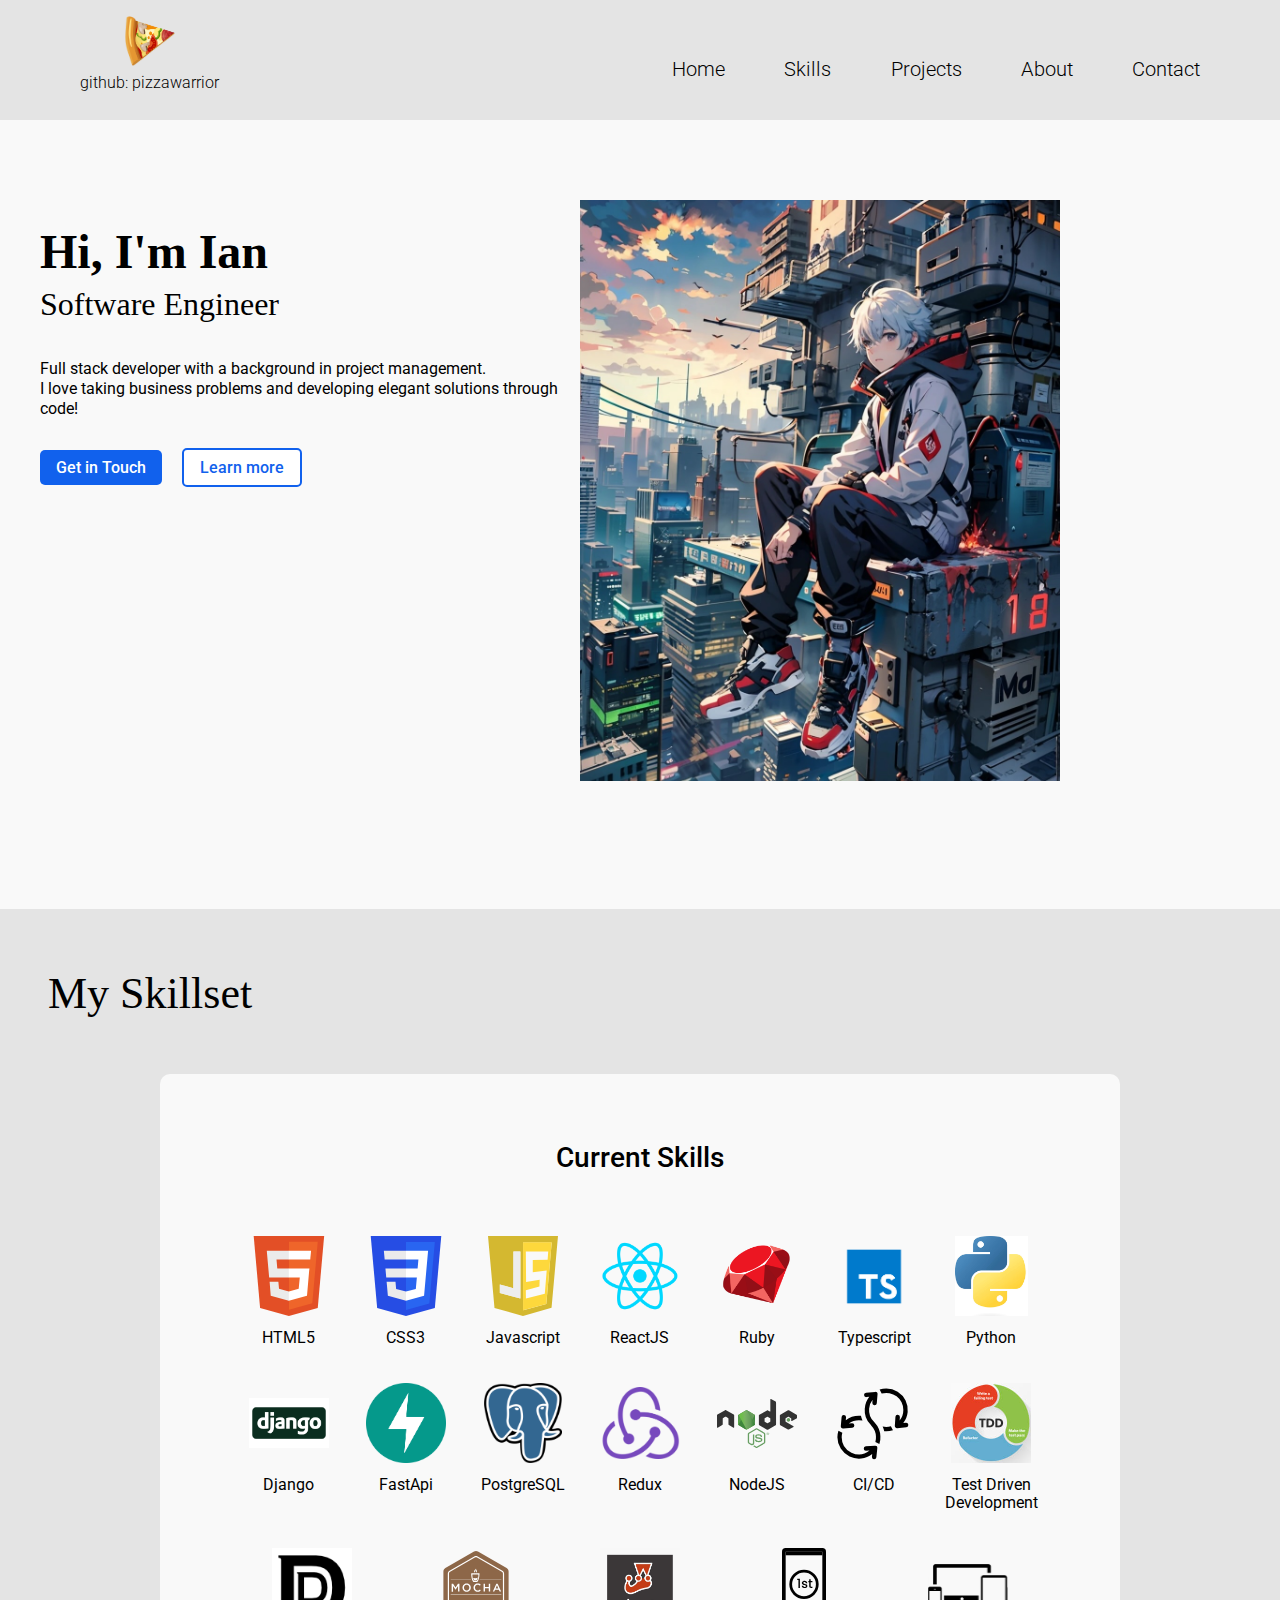
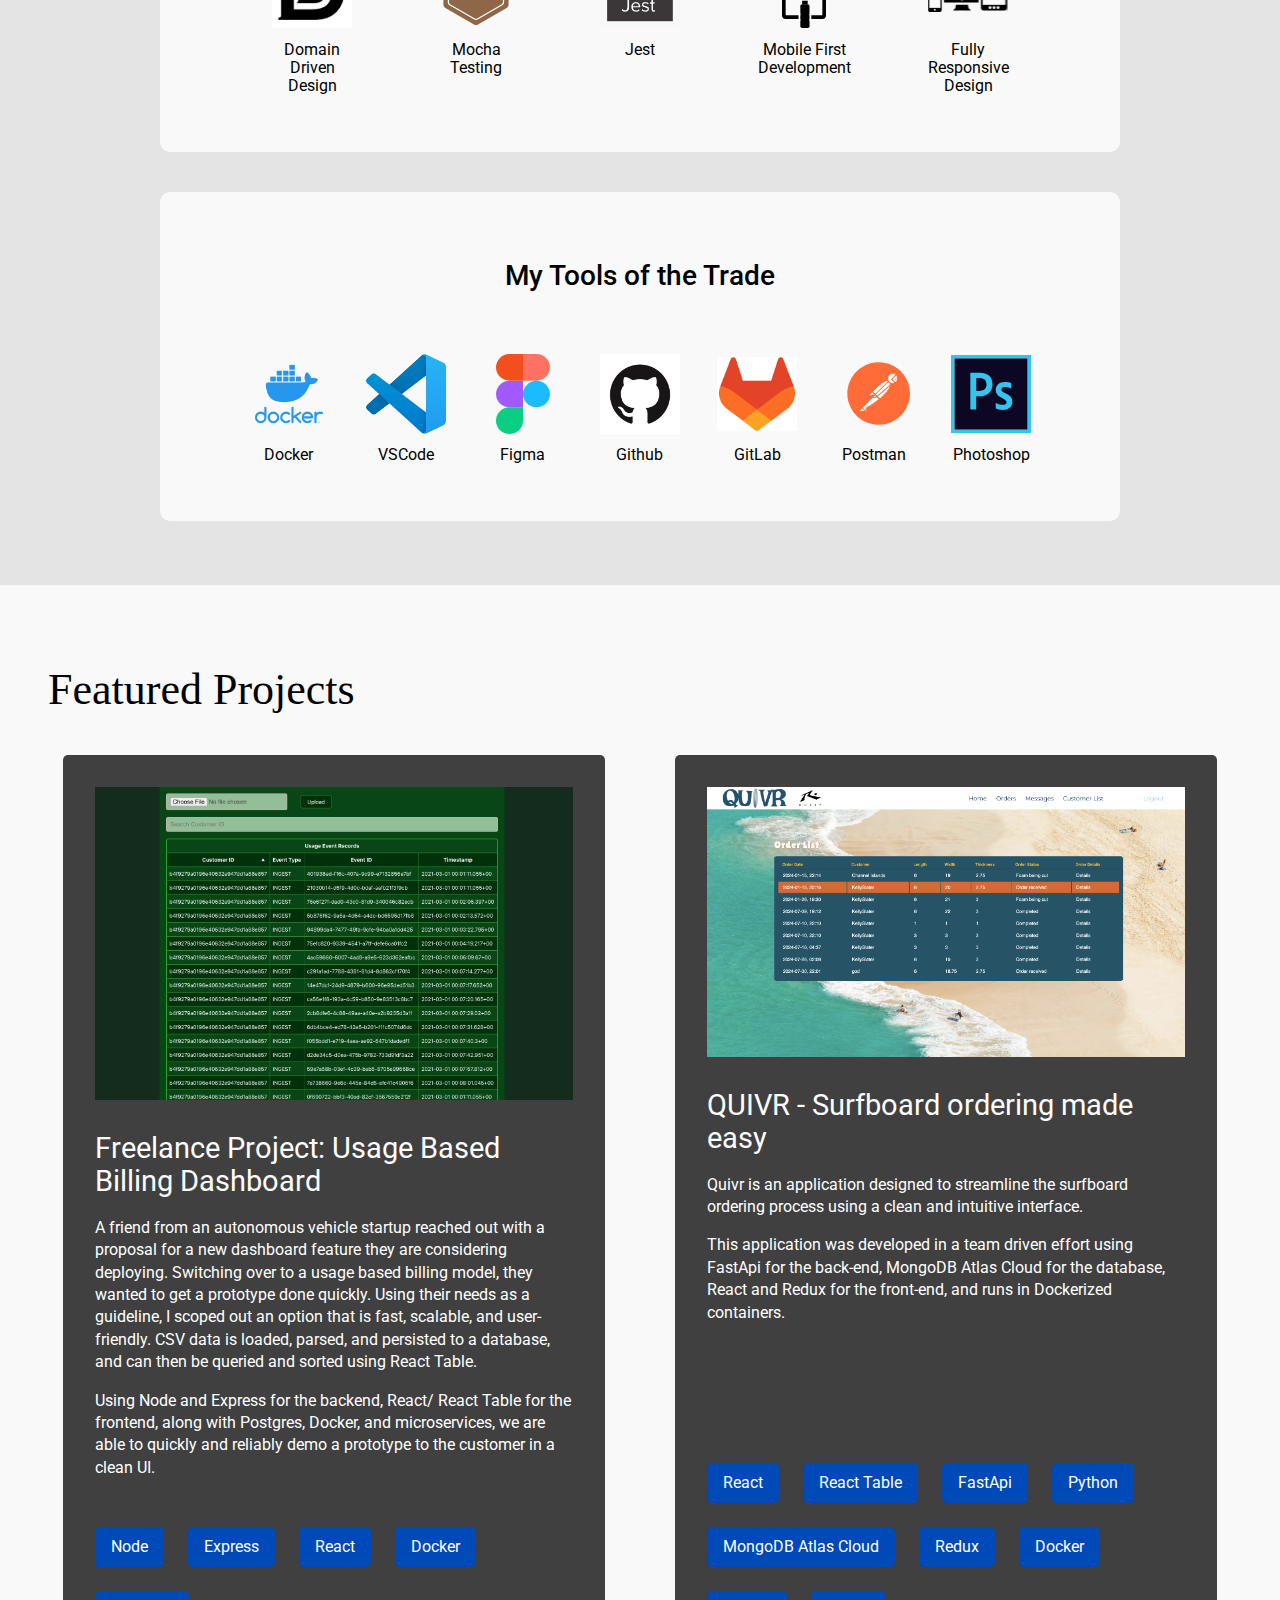
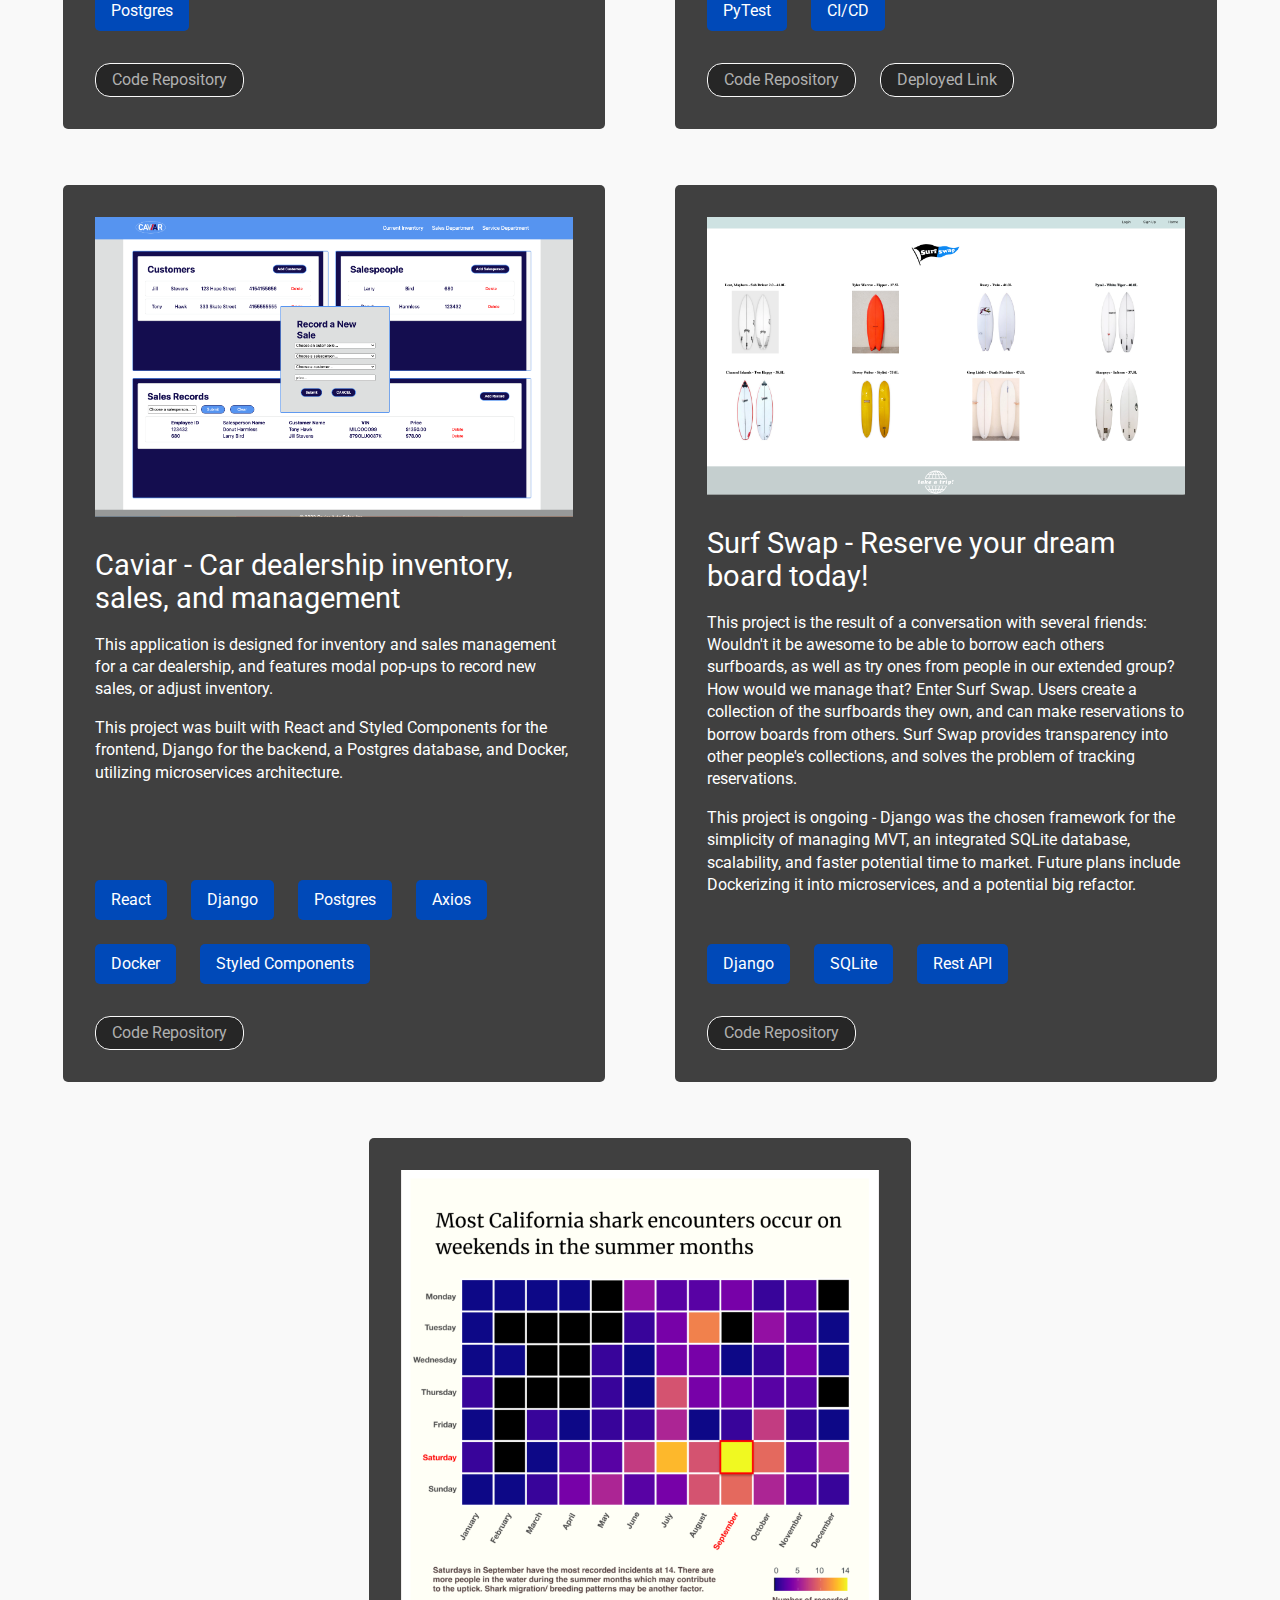
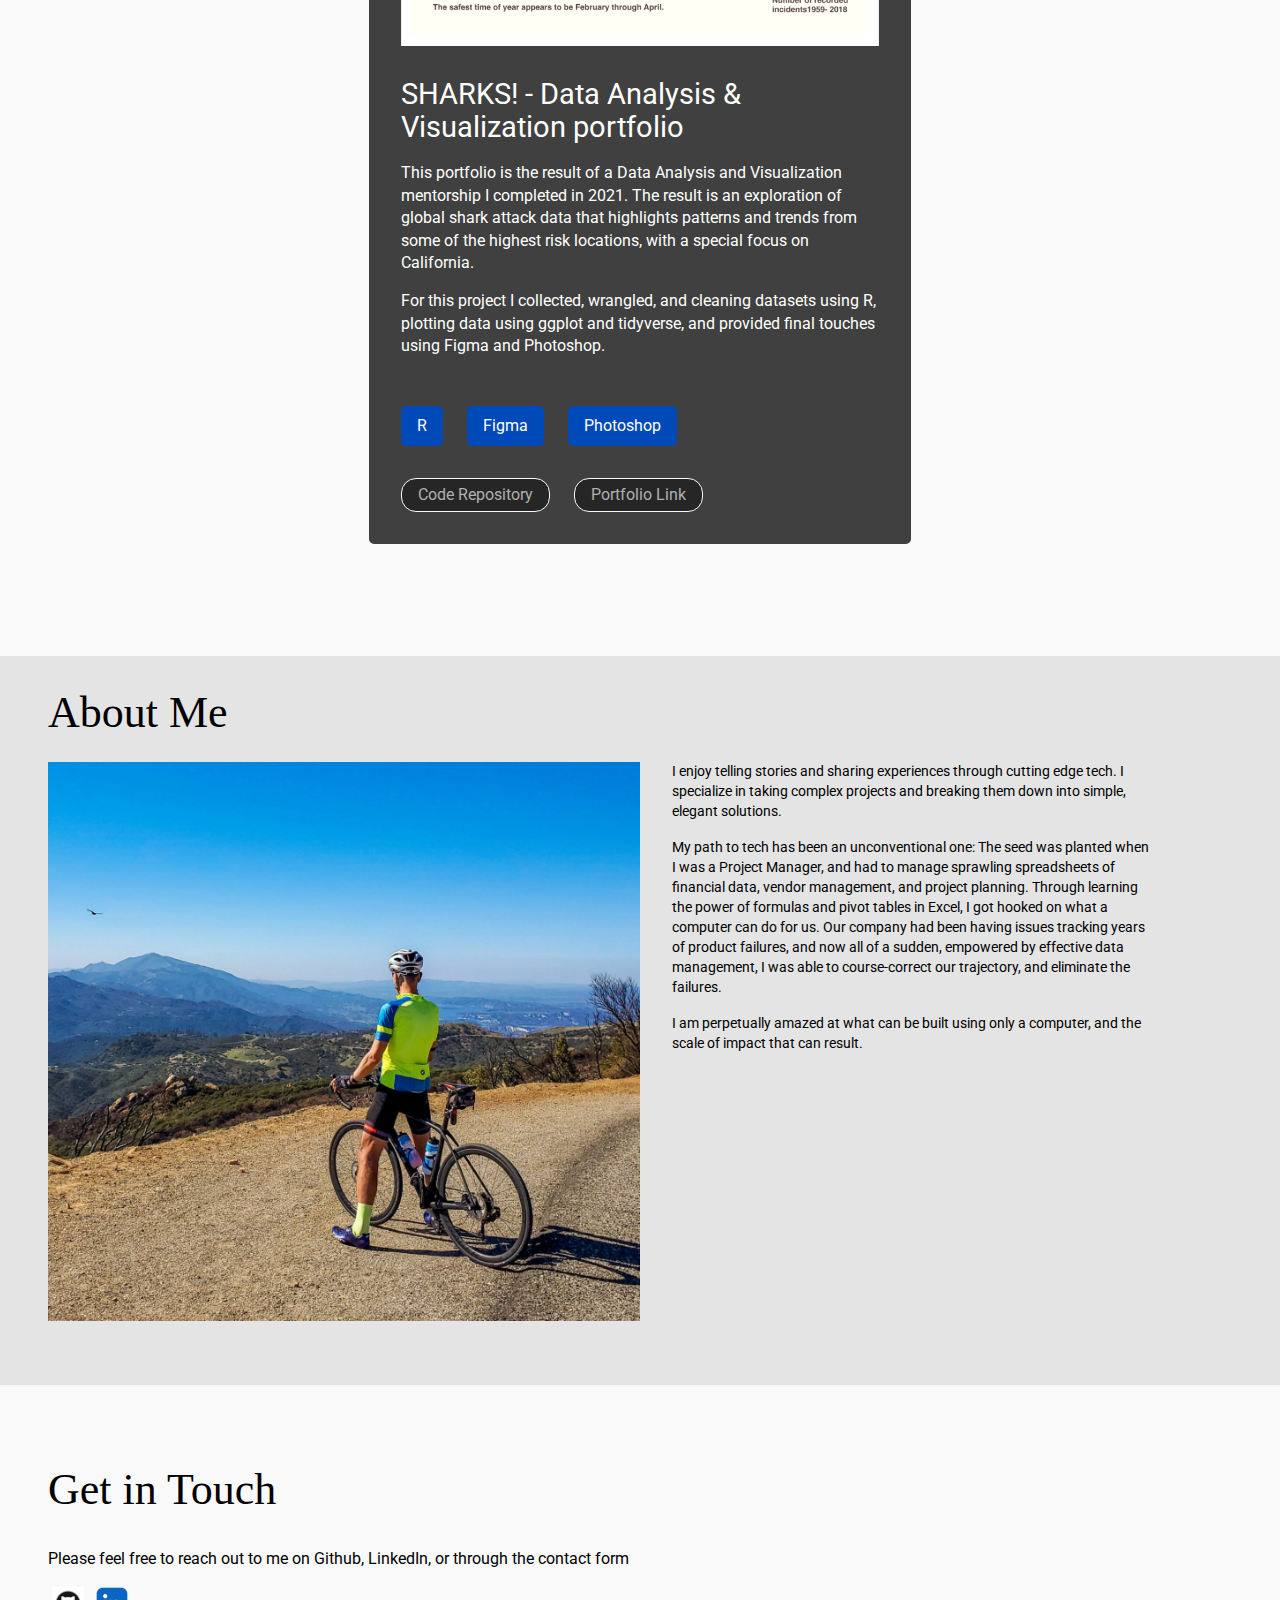
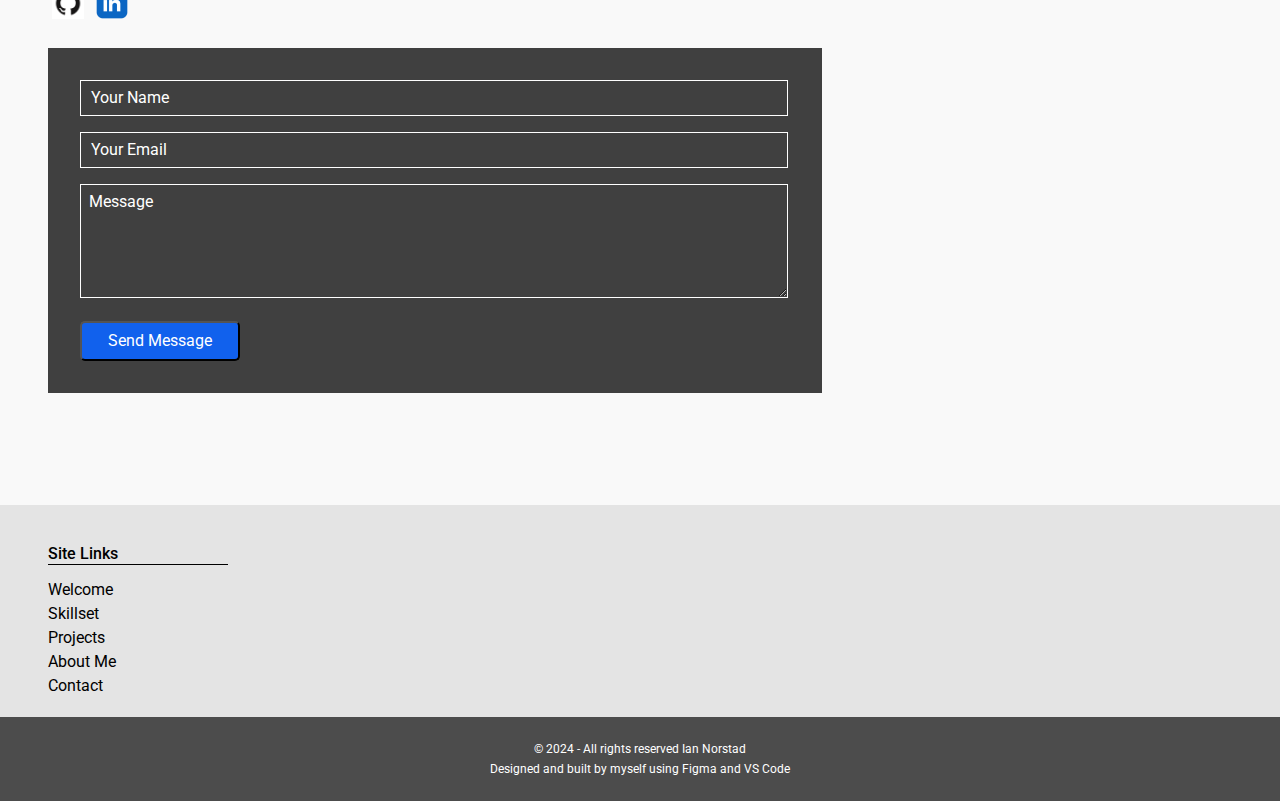
==== commit 240d1b10: "shuffle the cards" ====
--- a/index.html
+++ b/index.html
@@ -258,6 +258,45 @@
 			<h2>Featured Projects</h2>
 
 			<div class="project-directory">
+				<!-- Usage Based Billing -->
+				<div class="project">
+					<img
+						class="project-snapshot"
+						src="images/projects/UsageBillingCsvReader.png"
+						alt="Screenshot of Usage Based Billing"
+					/>
+
+					<div class="project-info">
+						<div>
+							<h3>Freelance Project: Usage Based Billing Dashboard</h3>
+
+							<p>
+								A friend from an autonomous vehicle startup reached out with a proposal for a new dashboard feature they are considering deploying. Switching over to a usage based billing model, they wanted to get a prototype done quickly. Using their needs as a guideline, I scoped out an option that is fast, scalable, and user-friendly. CSV data is loaded, parsed, and persisted to a database, and can then be queried and sorted using React Table.
+							</p>
+							<p>
+								Using Node and Express for the backend, React/ React Table for the frontend, along with Postgres, Docker, and microservices, we are able to quickly and reliably demo a prototype to the customer in a clean UI.
+							</p>
+						</div>
+
+						<div>
+							<ul class="project-tech">
+								<li>Node</li>
+								<li>Express</li>
+								<li>React</li>
+								<li>Docker</li>
+								<li>Postgres</li>
+							</ul>
+
+							<div class="project-links">
+								<a class="button-repo"
+								href="https://github.com/pizzawarrior/Node-CSV-Reader"
+								>
+								Code Repository
+							</a>
+							</div>
+						</div>
+					</div>
+				</div>
 
 				<!-- QUIVR Project -->
 				<div class="project">
@@ -387,46 +426,6 @@
 					</div>
 				</div>
 
-				<!-- Usage Based Billing -->
-				<div class="project">
-					<img
-						class="project-snapshot"
-						src="images/projects/UsageBillingCsvReader.png"
-						alt="Screenshot of Usage Based Billing"
-					/>
-
-					<div class="project-info">
-						<div>
-							<h3>Freelance Project: Usage Based Billing Dashboard</h3>
-
-							<p>
-								A friend from an autonomous vehicle startup reached out with a proposal for a new dashboard feature they are considering deploying. Switching over to a usage based billing model, they wanted to get a prototype done quickly. Using their needs as a guideline, I scoped out an option that is fast, scalable, and user-friendly. CSV data is loaded, parsed, and persisted to a database, and can then be queried and sorted using React Table.
-							</p>
-							<p>
-								Using Node and Express for the backend, React/ React Table for the frontend, along with Postgres, Docker, and microservices, we are able to quickly and reliably demo a prototype to the customer in a clean UI.
-							</p>
-						</div>
-
-						<div>
-							<ul class="project-tech">
-								<li>Node</li>
-								<li>Express</li>
-								<li>React</li>
-								<li>Docker</li>
-								<li>Postgres</li>
-							</ul>
-
-							<div class="project-links">
-								<a class="button-repo"
-								href="https://github.com/pizzawarrior/Node-CSV-Reader"
-								>
-								Code Repository
-							</a>
-							</div>
-						</div>
-					</div>
-				</div>
-
 				<!-- SHARKS-->
 				<div class="project">
 					<img
@@ -438,7 +437,6 @@
 					<div class="project-info">
 						<div>
 							<h3>SHARKS! - Data Analysis & Visualization portfolio </h3>
-
 							<p>
 								This portfolio is the result of a Data Analysis and Visualization mentorship I completed in 2021. The result is an exploration of global shark attack data that highlights patterns and trends from some of the highest risk locations, with a special focus on California.</a>
 							</p>
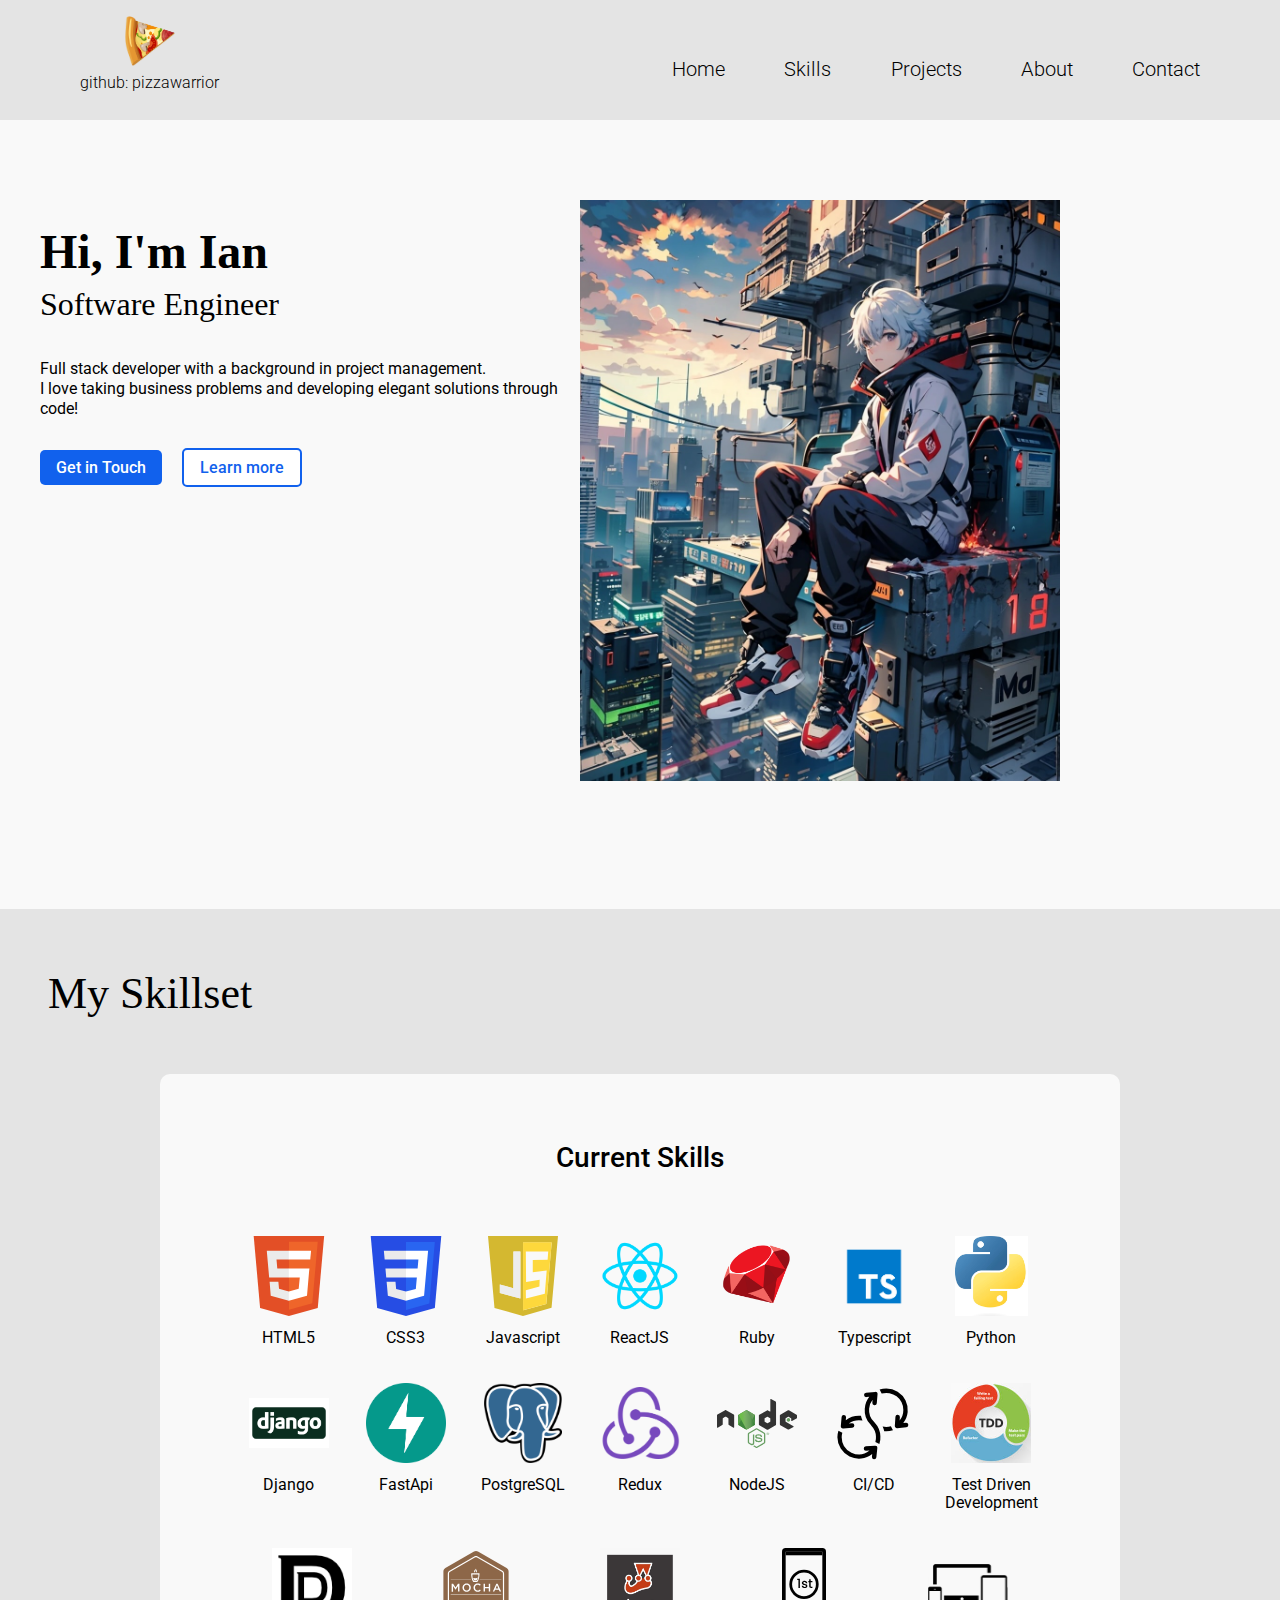
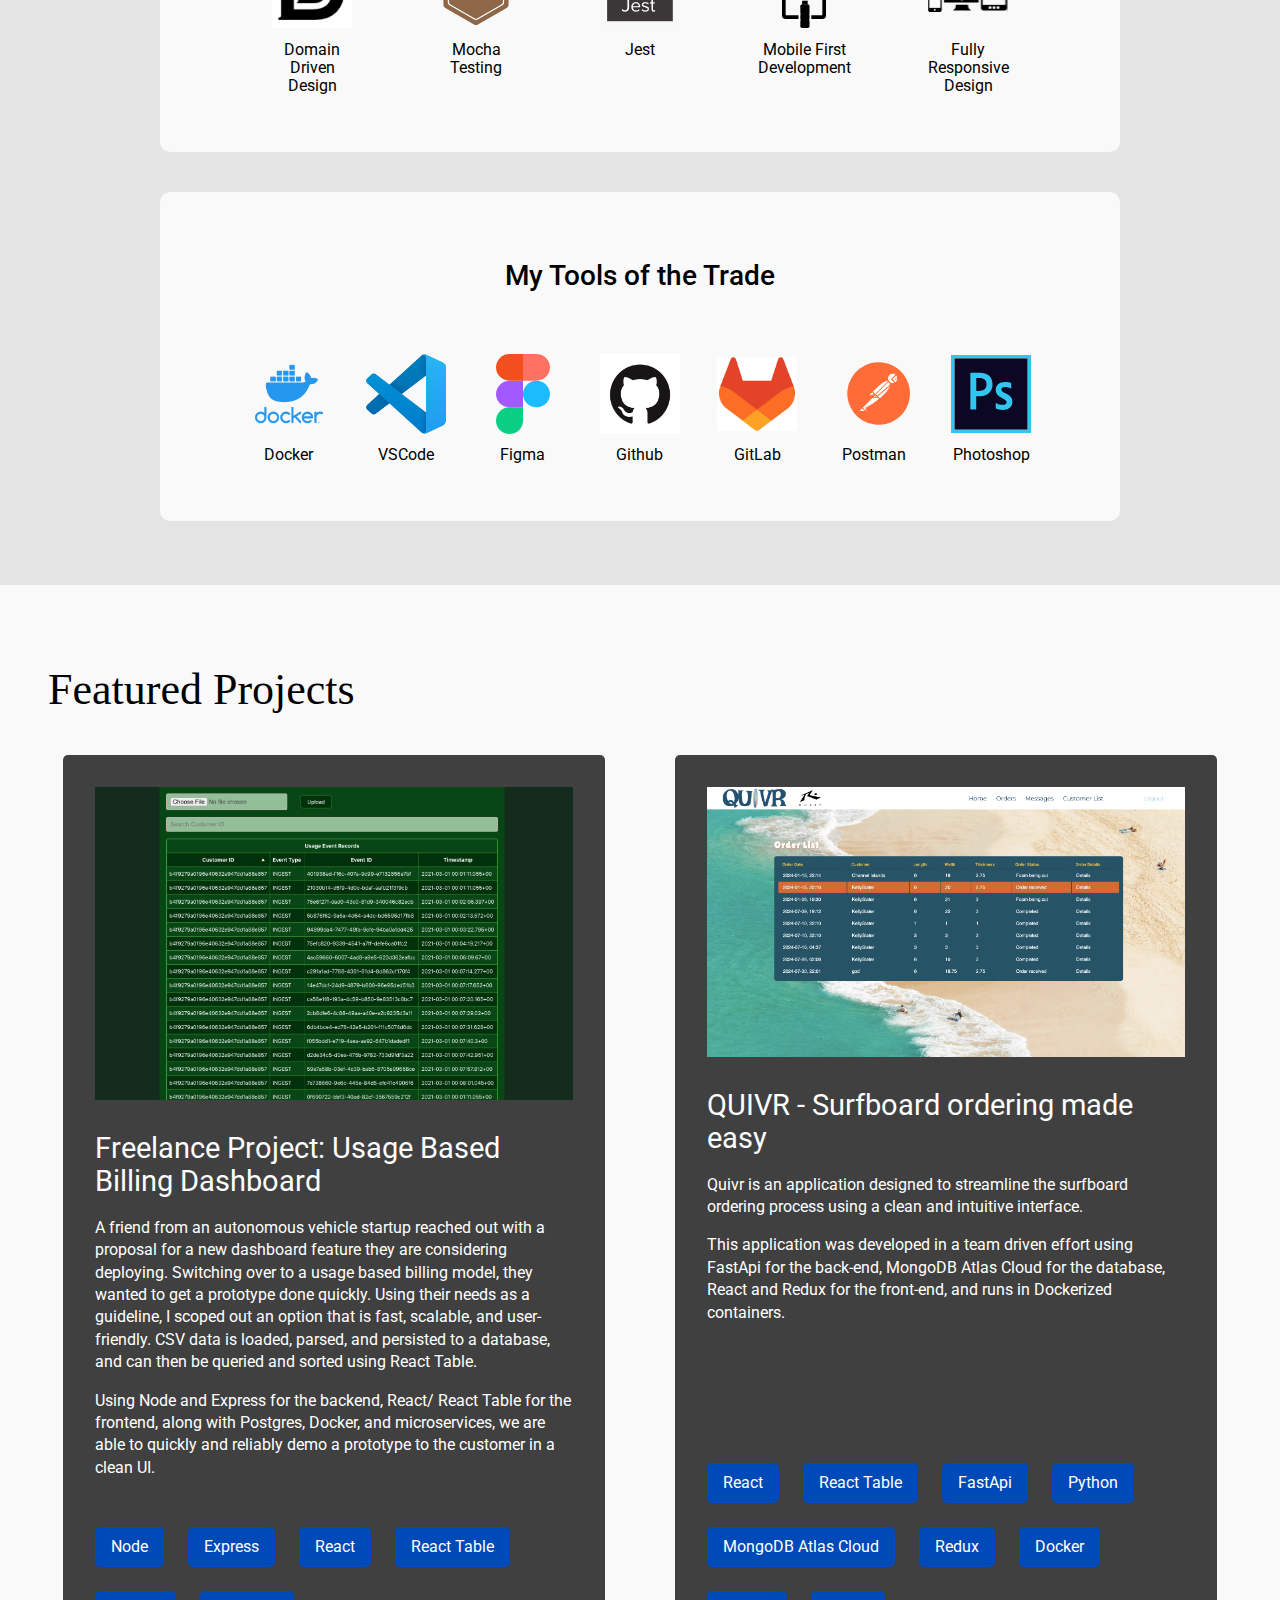
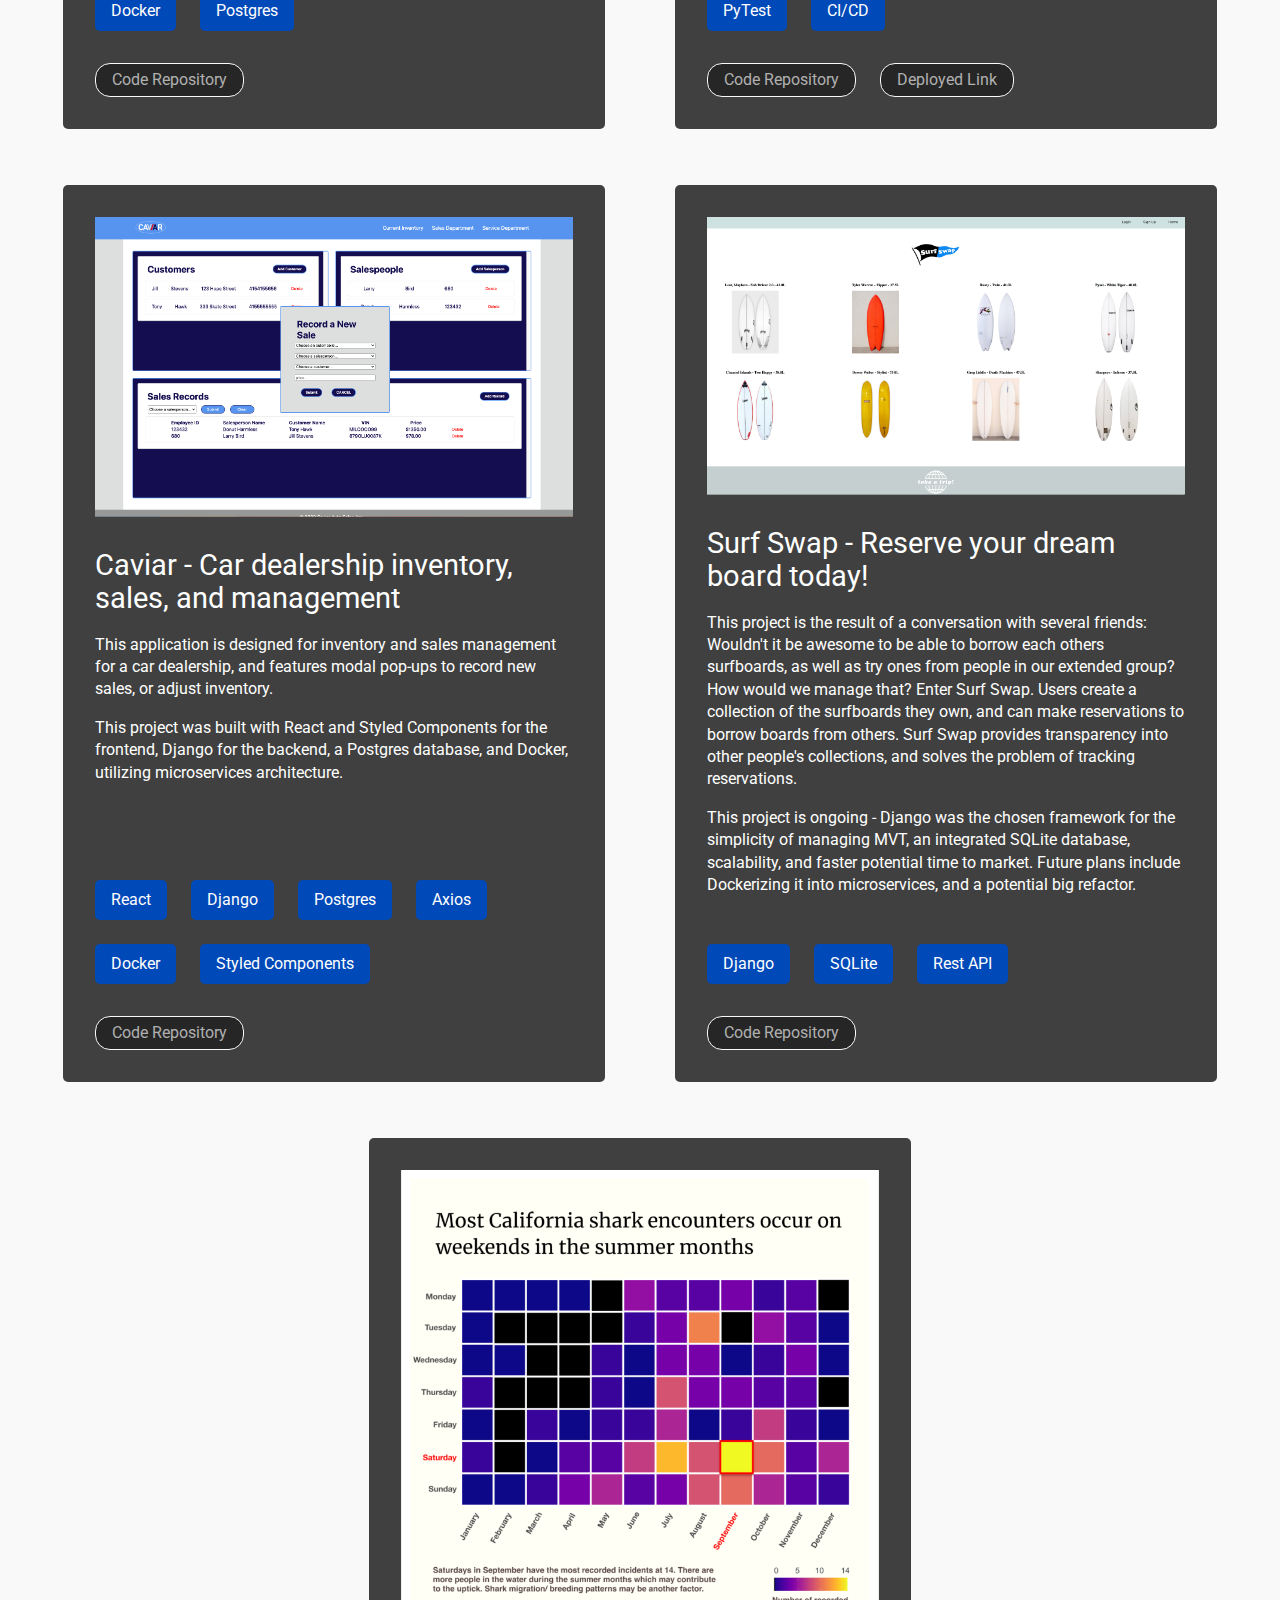
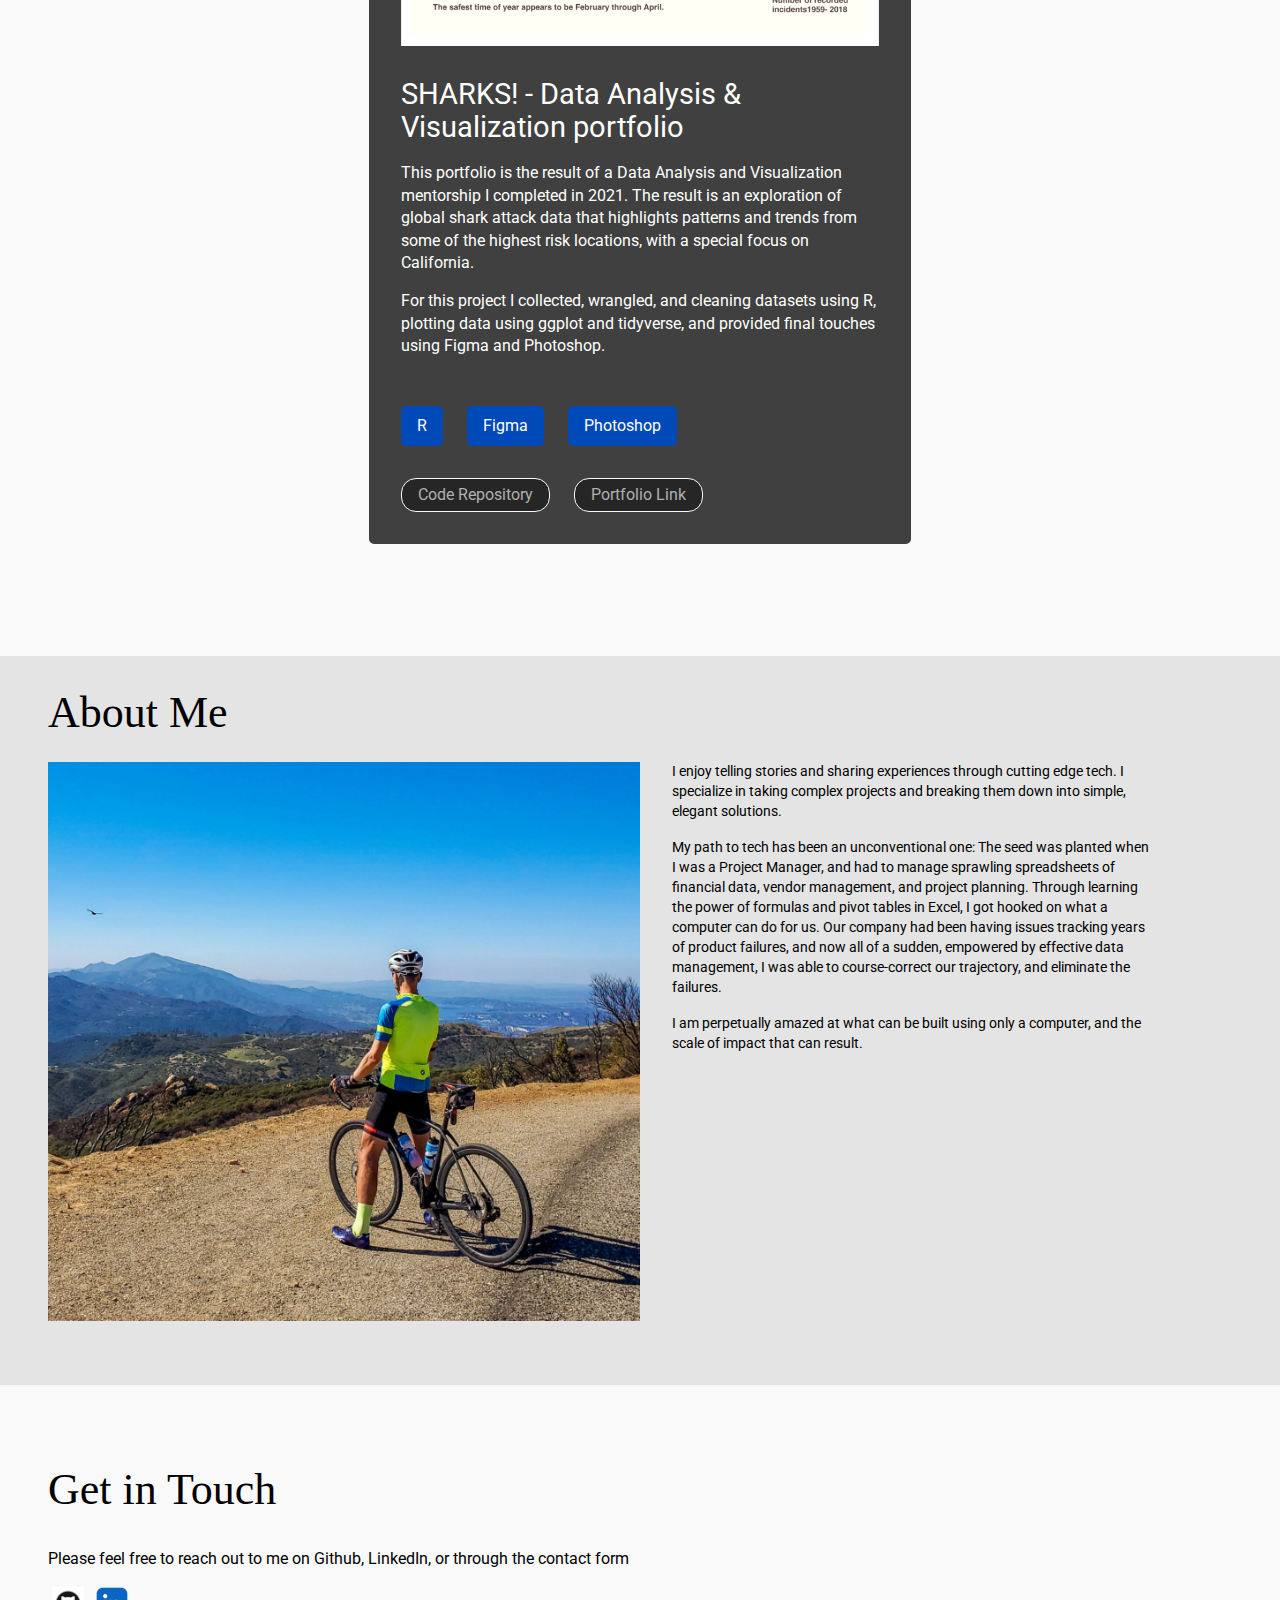
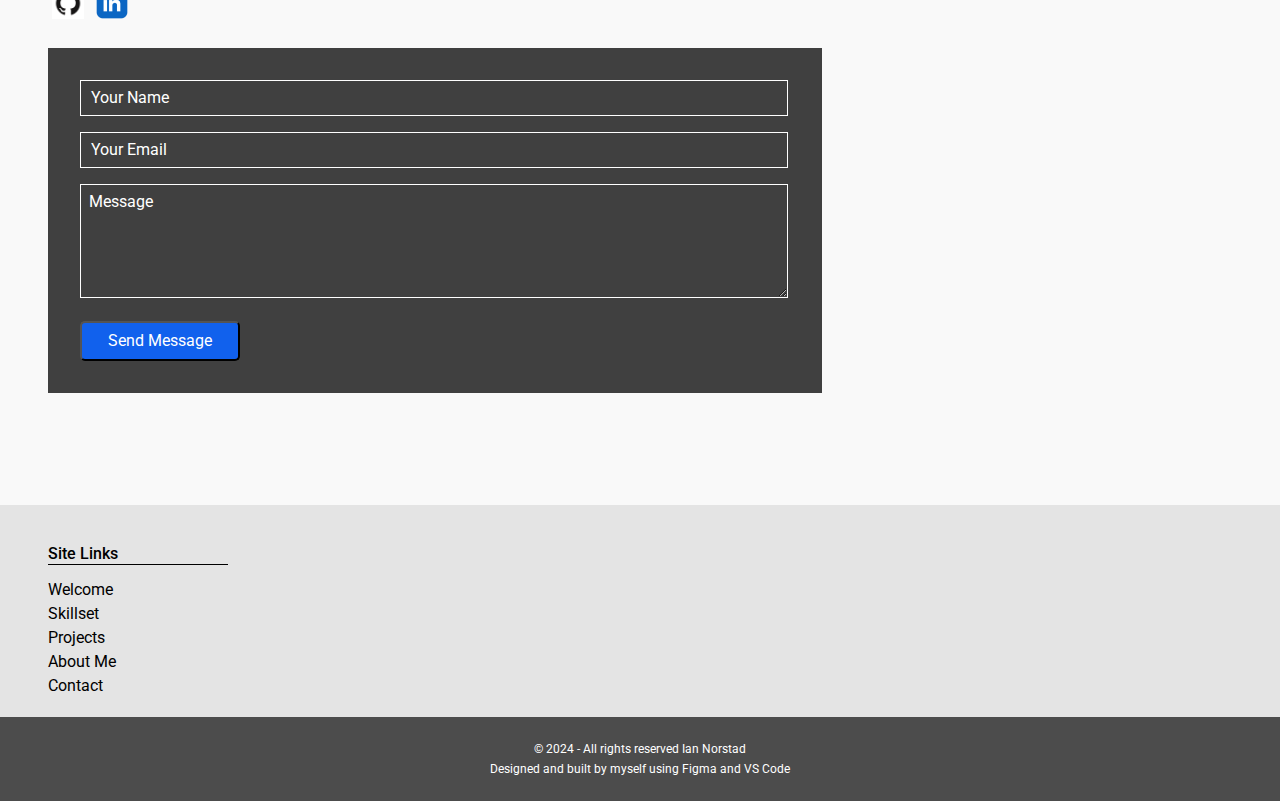
==== commit cebf3ac2: "updated tech" ====
--- a/index.html
+++ b/index.html
@@ -283,6 +283,7 @@
 								<li>Node</li>
 								<li>Express</li>
 								<li>React</li>
+								<li>React Table</li>
 								<li>Docker</li>
 								<li>Postgres</li>
 							</ul>
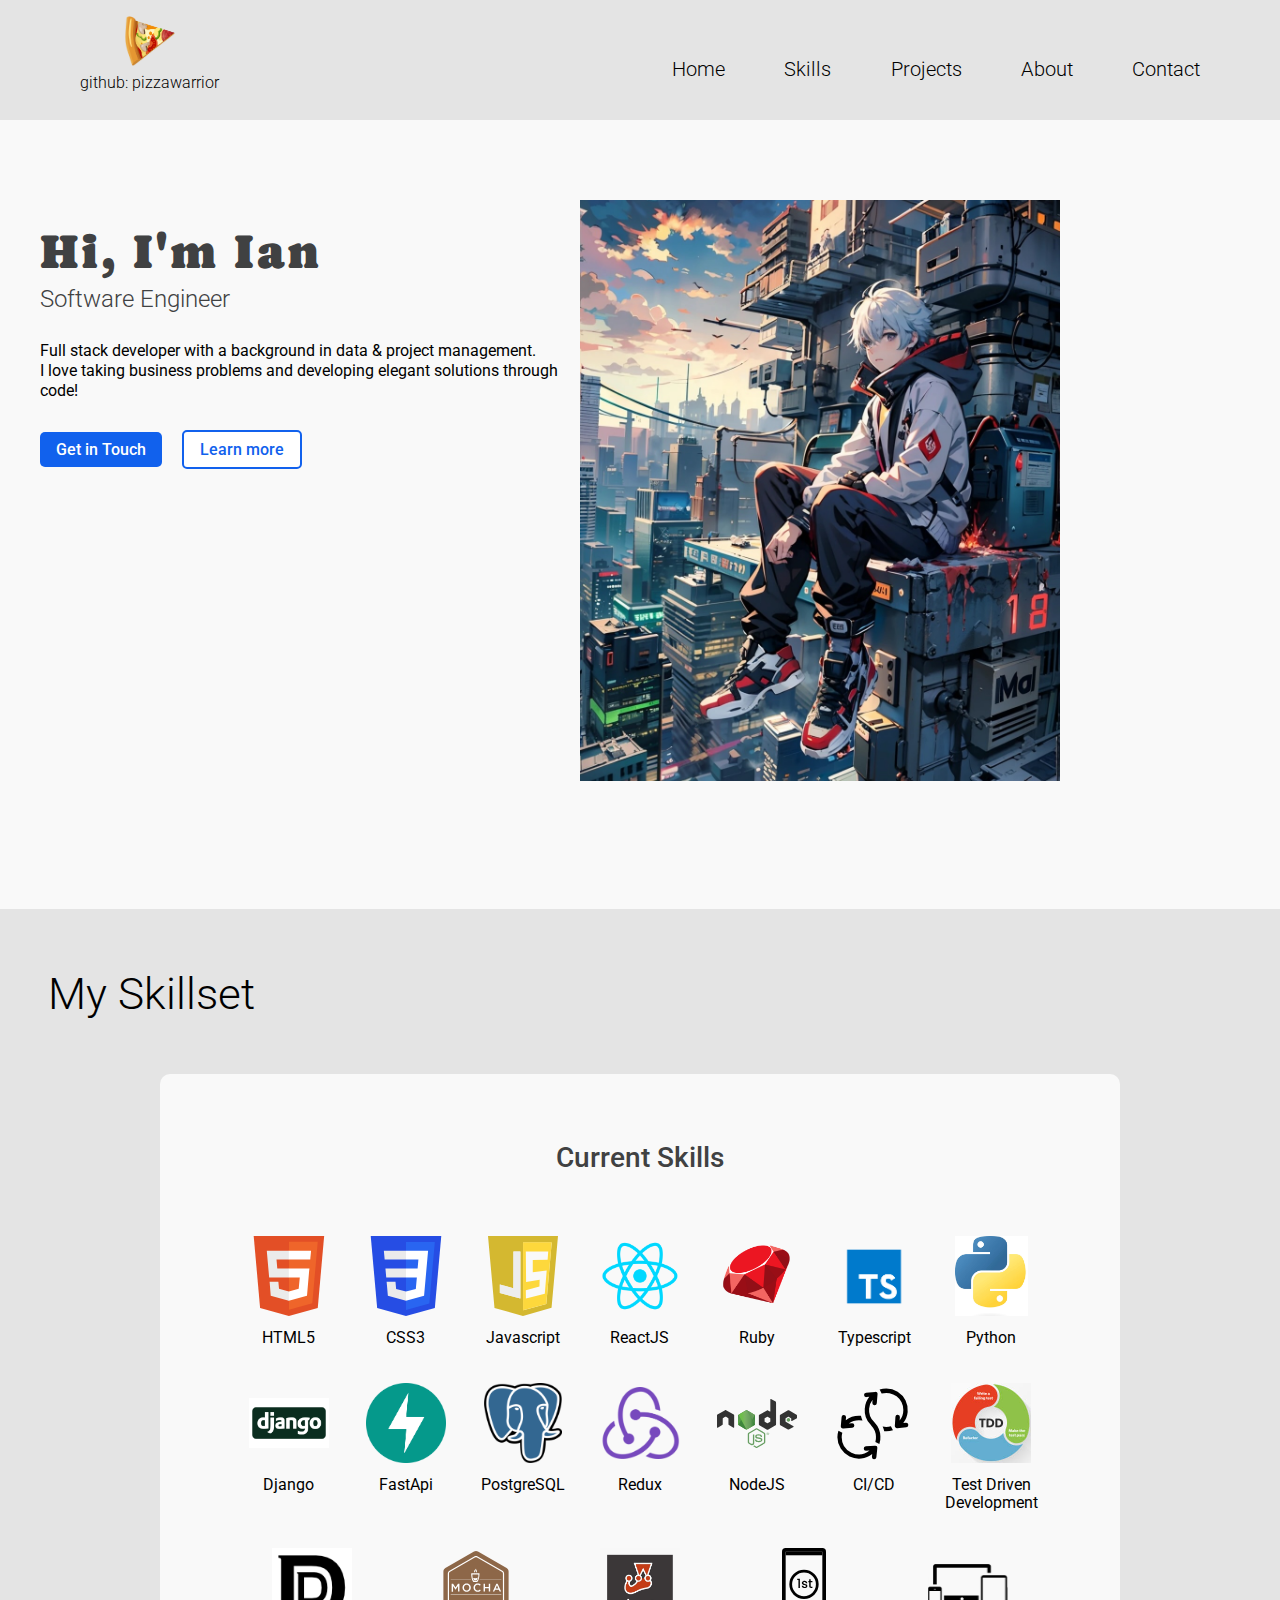
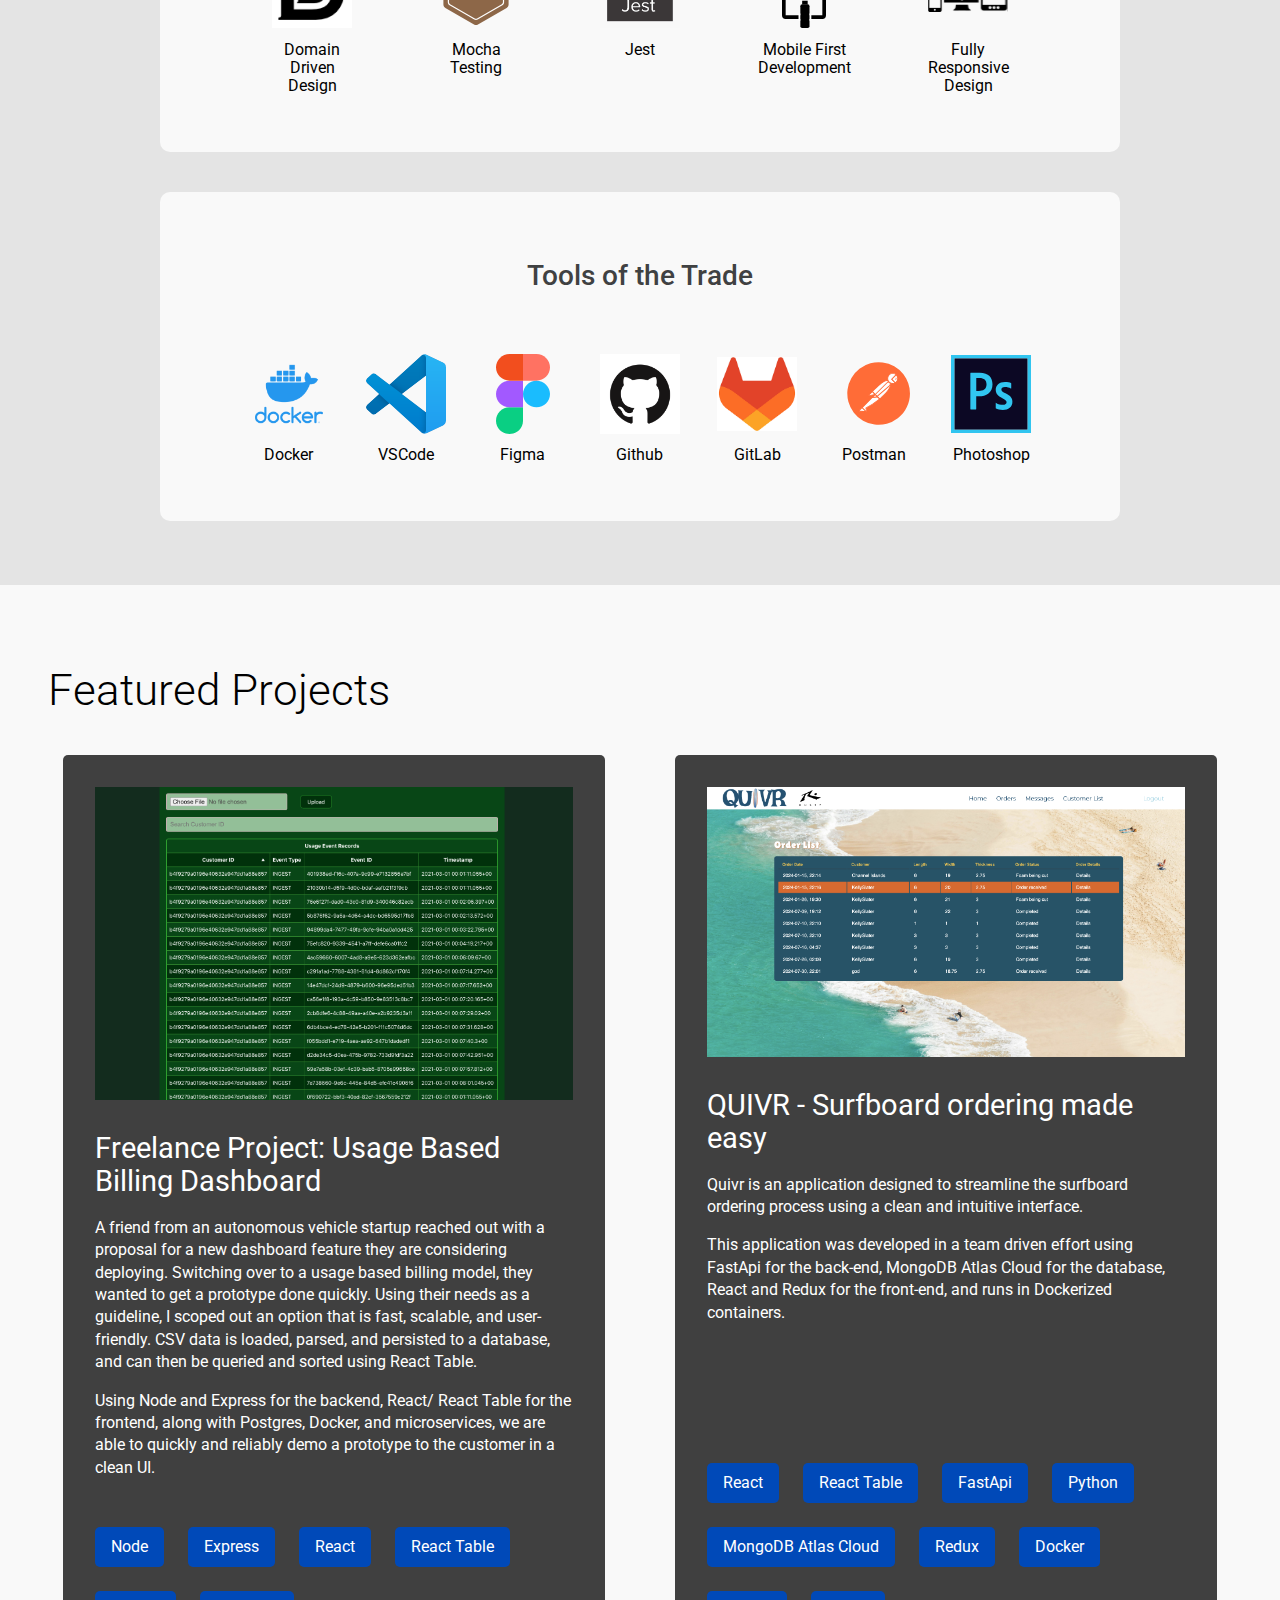
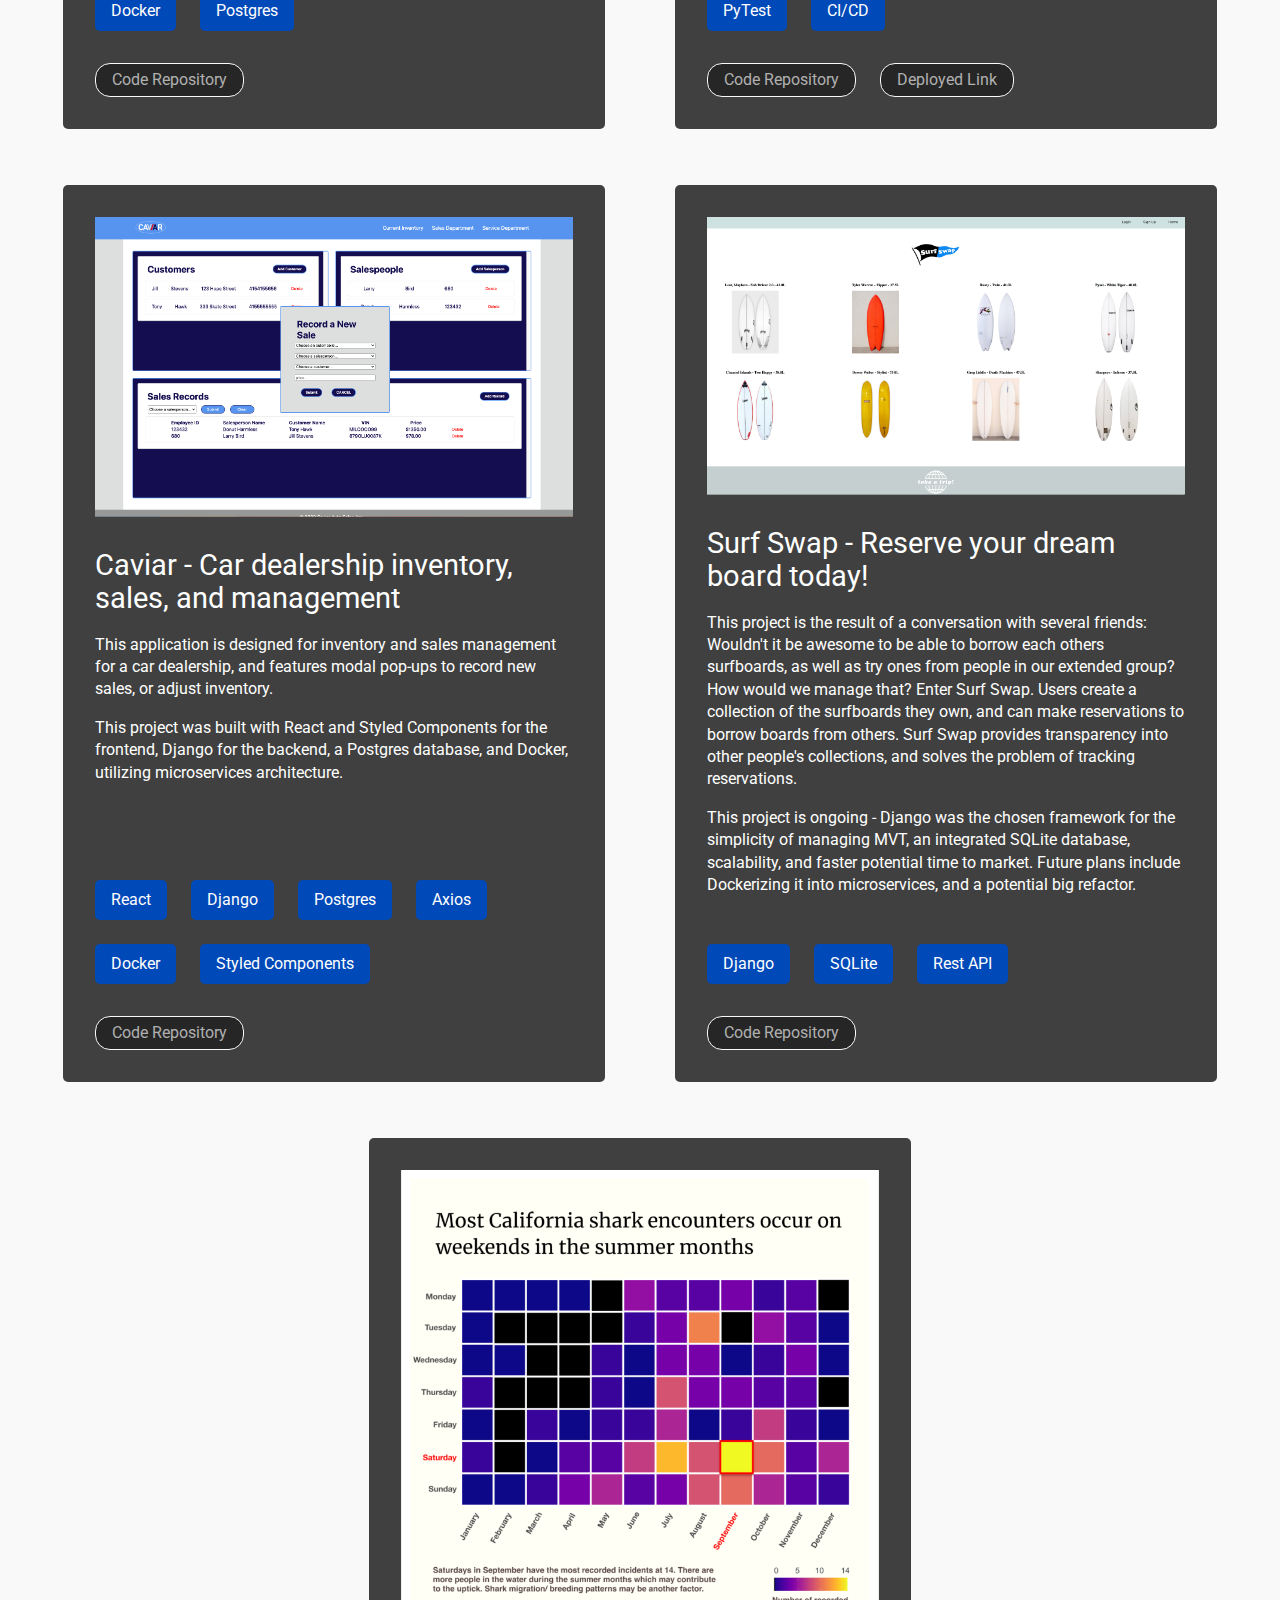
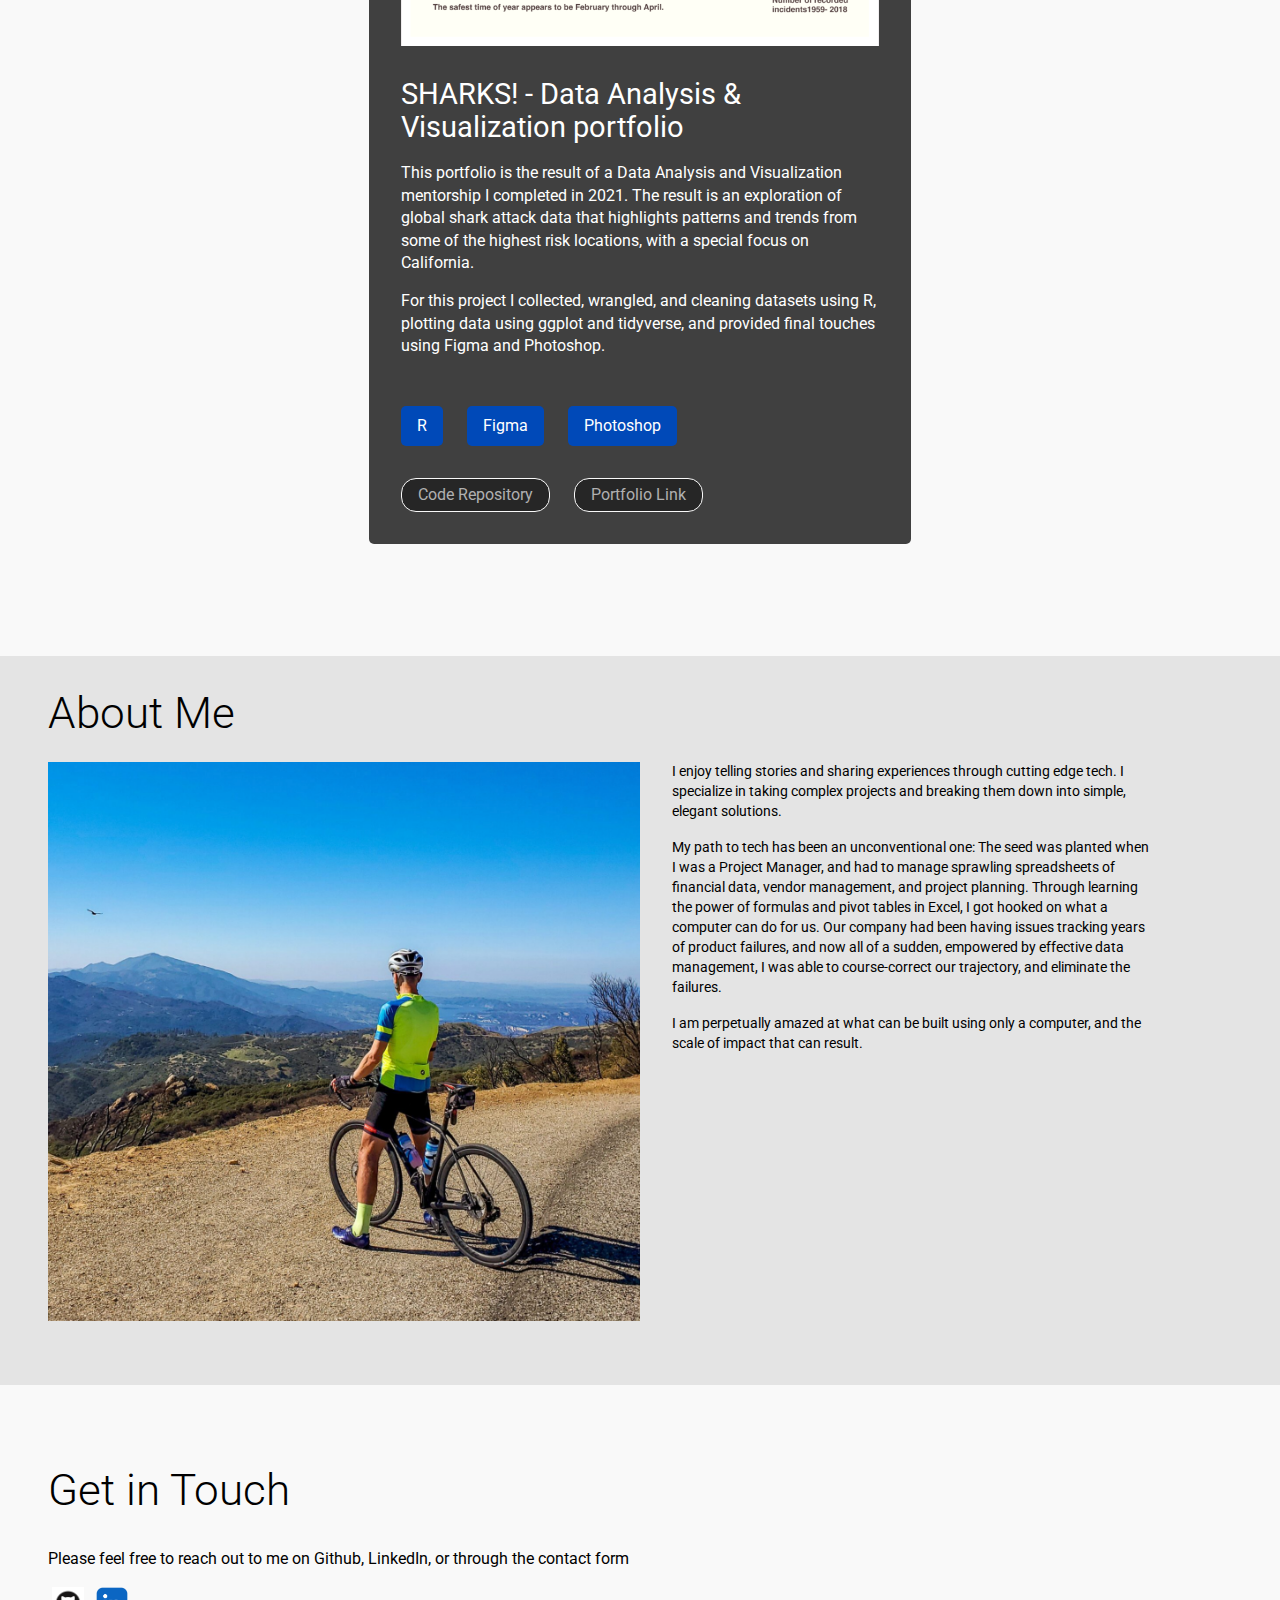
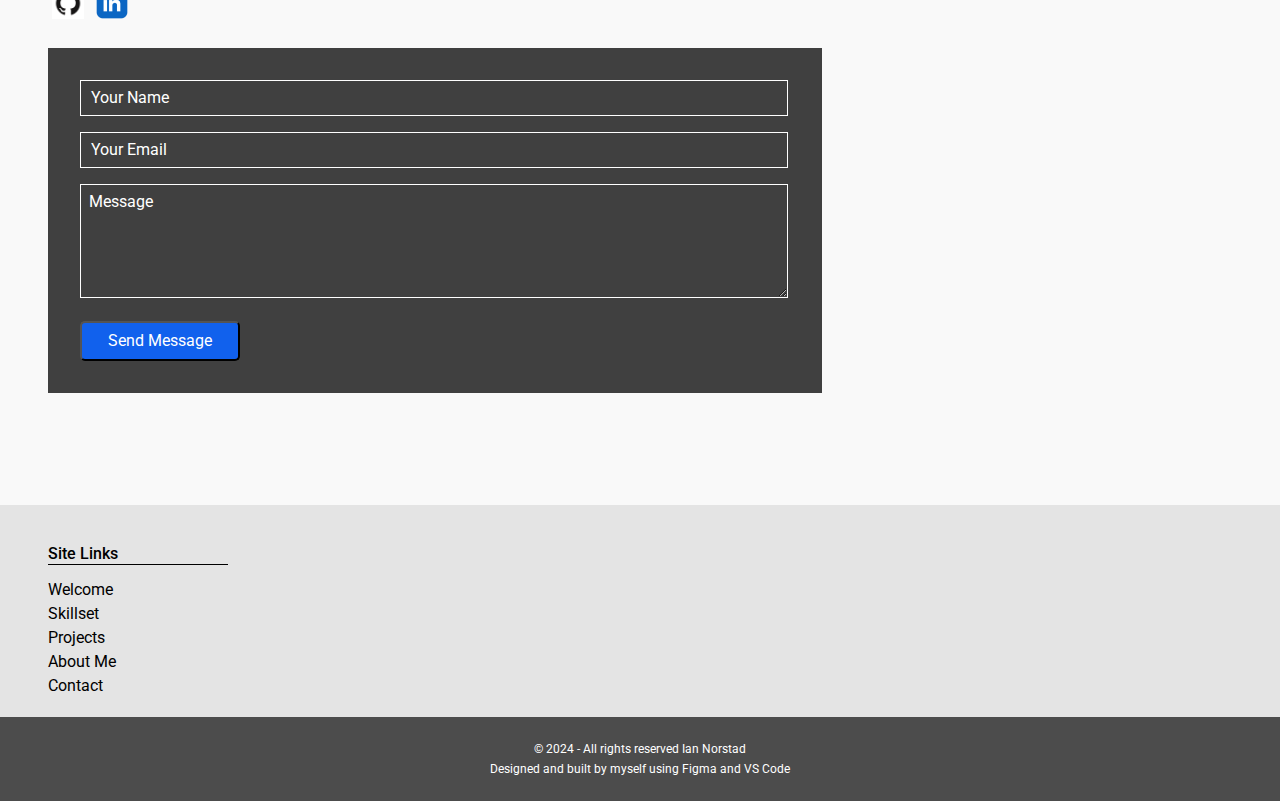
==== commit 37a6ab56: "font changes" ====
--- a/index.html
+++ b/index.html
@@ -27,6 +27,8 @@
 		<link rel="preconnect" href="https://fonts.gstatic.com" crossorigin />
 		<linkhref="https://fonts.googleapis.com/css2?family=Lora:wght@400;500;600;700&display=swap" rel="stylesheet">
 		<link href="https://fonts.googleapis.com/css2?family=Roboto:ital,wght@0,100;0,300;0,400;0,500;0,700;0,900;1,100;1,300;1,400;1,500;1,700;1,900&display=swap" rel="stylesheet">
+		<link href="https://fonts.googleapis.com/css2?family=Caprasimo&display=swap" rel="stylesheet">
+
 
 		<title>Ian Norstad's Portfolio</title>
 	</head>
@@ -77,7 +79,7 @@
 			<div class="landing-intro">
 				<h1>Hi, I'm Ian</h1>
 				<h2>Software Engineer</h2>
-					<p>Full stack developer with a background in project management.
+					<p>Full stack developer with a background in data & project management.
 						</br>
 						I love taking business problems and developing elegant solutions through code!
 					</p>
@@ -213,7 +215,7 @@
 				</div>
 
 				<div class="skillset-subgroup">
-					<h3>My Tools of the Trade</h3>
+					<h3>Tools of the Trade</h3>
 
 					<div class="skillset-card">
 						<img src="./images/icons/Docker.png" alt="Docker Logo" />
--- a/styles/index.css
+++ b/styles/index.css
@@ -49,14 +49,13 @@
 }
 
 h1 {
-  font-family: "Lora", serif;
-  font-weight: 600;
+  font-family: "Roboto", sans-serif;
+  font-weight: 300;
 }
 
 h2 {
   font-size: 2rem;
-  font-weight: 500;
-  font-family: "Lora", serif;
+  font-weight: 300;  font-family: "Roboto", sans-serif;
   color: #000;
   margin: 1rem 0 1.5rem;
 }
@@ -312,7 +311,12 @@
   }
 }
 .landing-intro h1 {
+  font-family: "Caprasimo", serif;
+  font-weight: 400;
+  font-style: normal;
+  letter-spacing: 3px;
   font-size: 3.5rem;
+  color: #404142;
   margin: 0 0 0.15em;
 }
 @media (min-width: 376px) {
@@ -327,12 +331,14 @@
 }
 .landing-intro h2 {
   font-size: 1.4rem;
-  font-weight: 500;
+  font-family: "Roboto", sans-serif;
+  color: #404142;
+  font-weight: 300;
   margin: 0 0 1.15em;
 }
 @media (min-width: 376px) {
   .landing-intro h2 {
-    font-size: clamp(1.25rem, 10vw, 2rem);
+    font-size: clamp(1.25rem, 10vw, 1.5rem);
     border: 2px red;
   }
 }
@@ -521,6 +527,8 @@
 }
 @media (min-width: 768px) {
   .skillset h2 {
+    font-family: "Roboto", sans-serif;
+    font-weight: 300;
     margin: 1em 0 1.25em;
   }
 }
@@ -581,6 +589,7 @@
 @media (min-width: 1024px) {
   .skillset-subgroup h3 {
     margin-bottom: 1.5em;
+    color: #404142;
   }
 }
 @media (min-width: 1024px) {
